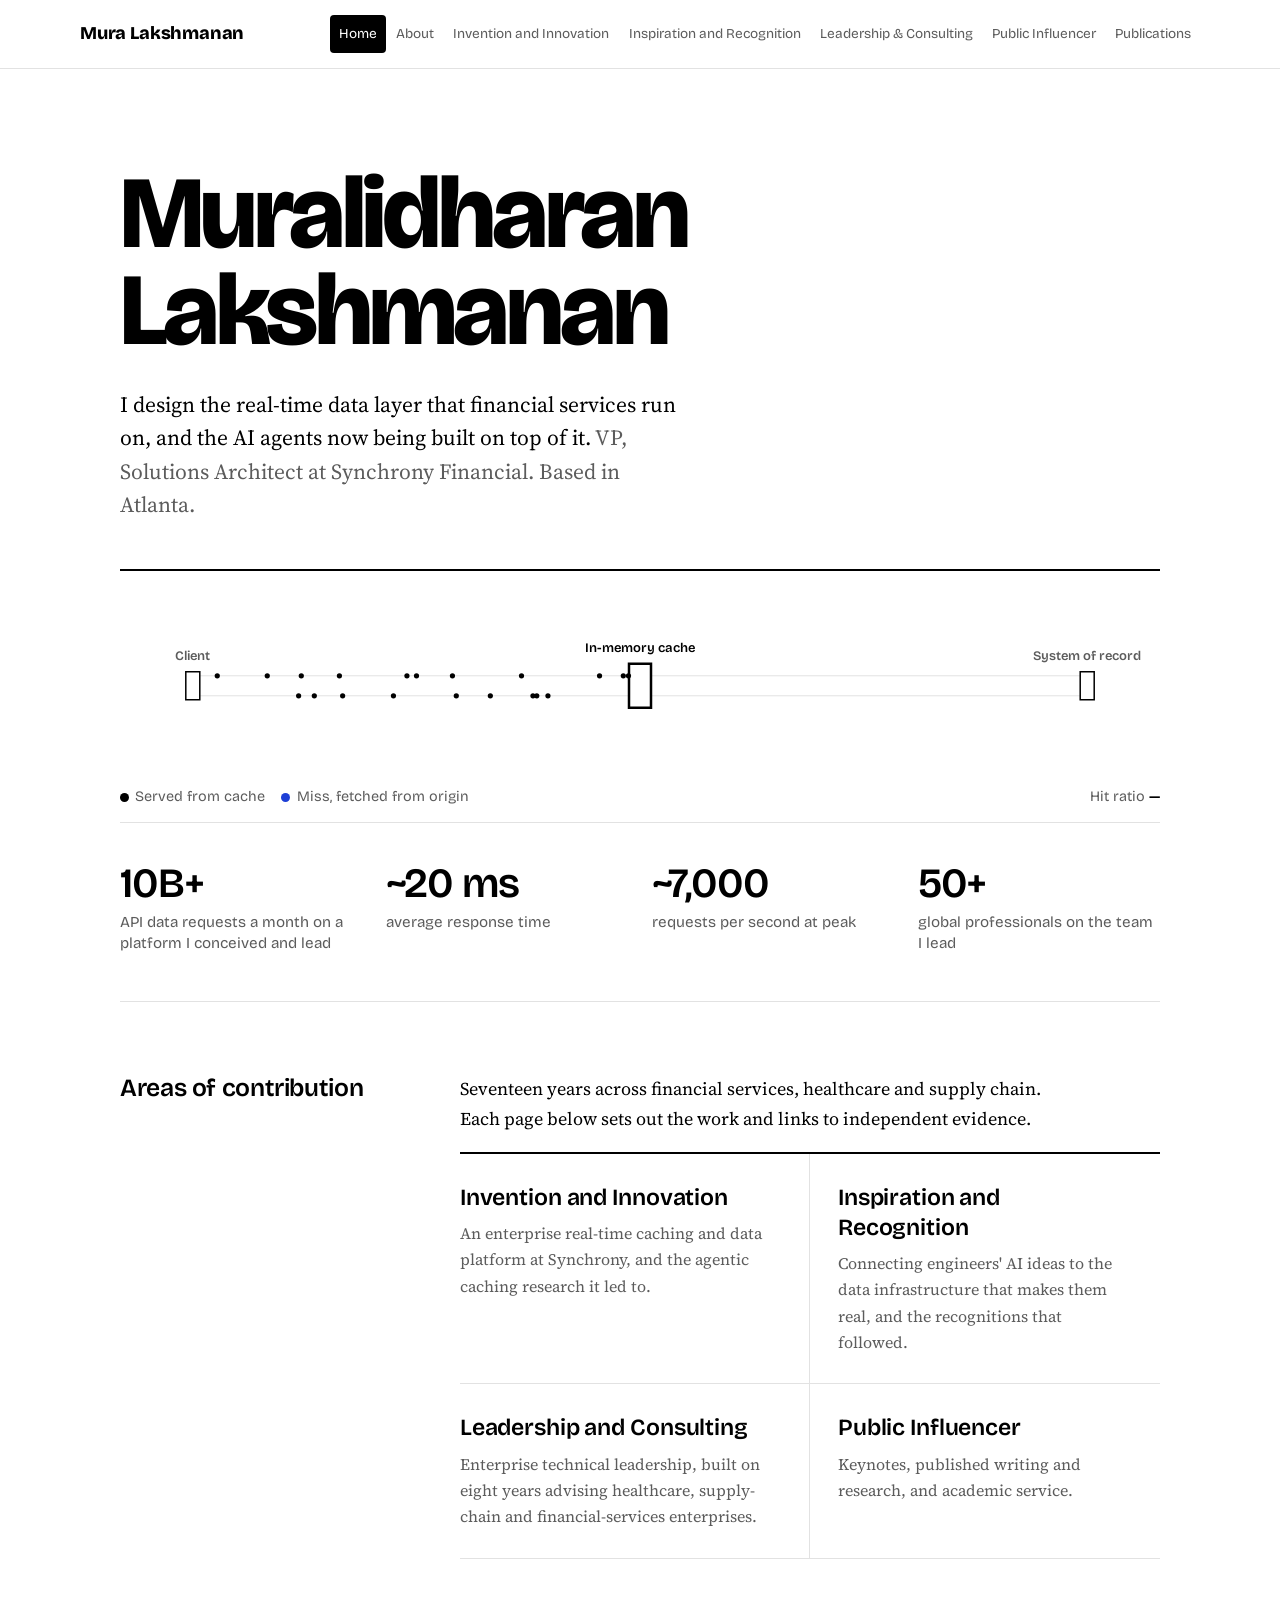
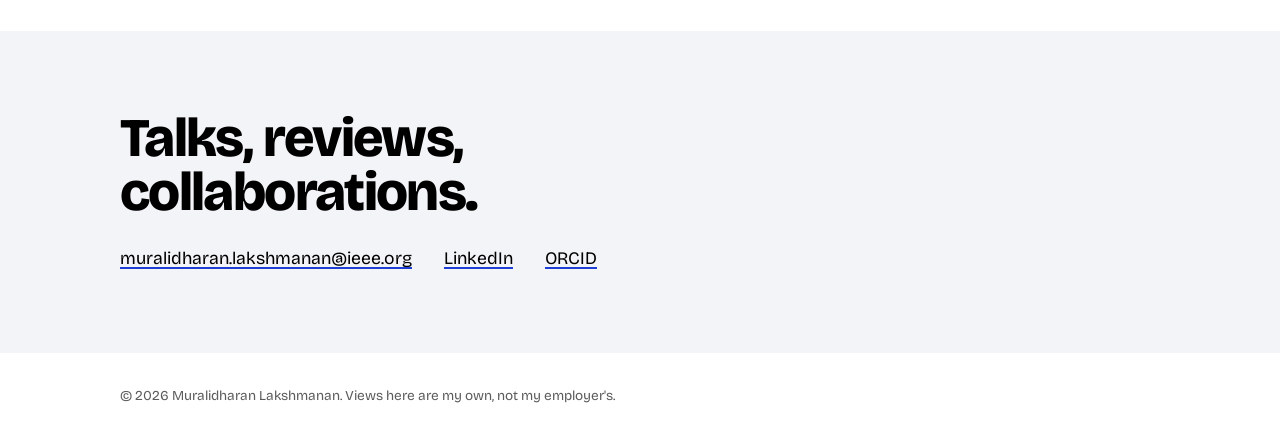
==== index.html @ 6041d954 "Add files via upload" ====
<!DOCTYPE html>
<html lang="en">
<head>
<meta charset="utf-8">
<meta name="viewport" content="width=device-width, initial-scale=1, viewport-fit=cover">
<title>Muralidharan Lakshmanan — Solutions Architect</title>
<meta name="description" content="Muralidharan (Mura) Lakshmanan — solutions architect working on real-time data platforms and agentic AI in financial services.">
<script src="config.js?v=20261014005141"></script>
<link rel="preconnect" href="https://fonts.googleapis.com"><link rel="preconnect" href="https://fonts.gstatic.com" crossorigin><link href="https://fonts.googleapis.com/css2?family=Bricolage+Grotesque:opsz,wght@12..96,400;12..96,600;12..96,800&family=Source+Serif+4:ital,opsz,wght@0,8..60,400;0,8..60,600;1,8..60,400&display=swap" rel="stylesheet">
<link rel="stylesheet" href="styles.css?v=20261014005141">
</head>
<body>
<div class="draft-note">Draft mode: dashed boxes and yellow tags mark photos and links still to add. Set DRAFT_MODE to false in config.js before going live.</div><header class="site-head"><div class="wrap"><a class="mark" href="index.html">Mura Lakshmanan</a><button class="menu-btn" aria-expanded="false" aria-controls="tabs">Menu</button><nav class="tabs" id="tabs" aria-label="Pages"><a href="index.html" data-tab="index" aria-current=page>Home</a><a href="about.html" data-tab="about">About</a><a href="invention-and-innovation.html" data-tab="invention-and-innovation">Invention and Innovation</a><a href="inspiration-and-recognition.html" data-tab="inspiration-and-recognition">Inspiration and Recognition</a><a href="consultancy.html" data-tab="consultancy">Leadership &amp; Consulting</a><a href="public-influencer.html" data-tab="public-influencer">Public Influencer</a><a href="publications.html" data-tab="publications">Publications</a></nav></div></header>
<main class="wrap">
<div class="hero">
  <h1>Muralidharan Lakshmanan</h1>
  <p class="lede">I design the real-time data layer that financial services run on, and the AI agents now being built on top of it. <span>VP, Solutions Architect at Synchrony Financial. Based in Atlanta.</span></p>
  <figure class="flow" aria-label="Animated illustration of requests served from an in-memory cache, with occasional misses going to the system of record">
    <canvas id="flow"></canvas>
    <figcaption><span><span class="key"><i class="dot"></i>Served from cache</span><span class="key"><i class="dot miss"></i>Miss, fetched from origin</span></span><span>Hit ratio <b id="ratio">—</b></span></figcaption>
  </figure>
  <div class="figures">
    <div><strong>10B+</strong><span>API data requests a month on a platform I conceived and lead</span></div>
    <div><strong>~20 ms</strong><span>average response time</span></div>
    <div><strong>~7,000</strong><span>requests per second at peak</span></div>
    <div><strong>50+</strong><span>global professionals on the team I lead</span></div>
  </div>
</div>
<section><h2>Areas of contribution</h2><div class="body">
  <p>Seventeen years across financial services, healthcare and supply chain. Each page below sets out the work and links to independent evidence.</p>
  <div class="areas">
    <a href="invention-and-innovation.html"><h3>Invention and Innovation</h3><p>An enterprise real-time caching and data platform at Synchrony, and the agentic caching research it led to.</p></a>
    <a href="inspiration-and-recognition.html"><h3>Inspiration and Recognition</h3><p>Connecting engineers' AI ideas to the data infrastructure that makes them real, and the recognitions that followed.</p></a>
    <a href="consultancy.html"><h3>Leadership and Consulting</h3><p>Enterprise technical leadership, built on eight years advising healthcare, supply-chain and financial-services enterprises.</p></a>
    <a href="public-influencer.html"><h3>Public Influencer</h3><p>Keynotes, published writing and research, and academic service.</p></a>
  </div>
</div></section>
</main>
<div class="contact" id="contact"><div class="wrap"><h2>Talks, reviews, collaborations.</h2><div class="links">
<a href="mailto:muralidharan.lakshmanan@ieee.org">muralidharan.lakshmanan@ieee.org</a><a href="https://www.linkedin.com/in/muralidharan-lakshmanan/">LinkedIn</a><a href="https://orcid.org/0009-0006-0592-5610">ORCID</a></div></div></div>
<div class="wrap"><footer>© 2026 Muralidharan Lakshmanan. Views here are my own, not my employer's.</footer></div>
<script src="site.js?v=20261014005141"></script>
</body>
</html>
---- styles.css ----
:root{
  --paper:#ffffff; --ink:#000000; --muted:#5c5c5c; --rule:#e2e2e2; --signal:#1d3fd6; --wash:#f3f4f7;
  --display:"Bricolage Grotesque","Helvetica Neue",Arial,sans-serif;
  --text:"Source Serif 4",Georgia,"Times New Roman",serif;
  box-sizing:border-box;
  padding-top:env(safe-area-inset-top,0px);padding-bottom:env(safe-area-inset-bottom,0px);
}
*,*::before,*::after{box-sizing:inherit}
html{scroll-padding-top:calc(env(safe-area-inset-top,0px) + 5rem);background:var(--paper)}
body{margin:0;background:var(--paper);color:var(--ink);font-family:var(--text);font-size:1.125rem;line-height:1.65;-webkit-font-smoothing:antialiased}
img{max-width:100%}
a{color:inherit;text-decoration-color:var(--signal);text-decoration-thickness:2px;text-underline-offset:3px}
a:hover{color:var(--signal)}
:focus-visible{outline:3px solid var(--signal);outline-offset:3px}
.wrap{max-width:1120px;margin:0 auto;padding:0 clamp(1.25rem,4vw,2.5rem)}

.site-head{position:sticky;top:env(safe-area-inset-top,0px);z-index:10;background:var(--paper);border-bottom:1px solid var(--rule)}
.site-head .wrap{max-width:1200px;display:flex;align-items:center;justify-content:space-between;gap:1.5rem;min-height:4.25rem}
.mark{font-family:var(--display);font-weight:800;text-decoration:none;letter-spacing:-.01em;white-space:nowrap}
.tabs{display:flex;gap:.1rem;overflow-x:auto;scrollbar-width:none;font-family:var(--display);font-size:.85rem;min-width:0}
.tabs::-webkit-scrollbar{display:none}
.tabs a{text-decoration:none;color:var(--muted);padding:.5rem .55rem;border-radius:4px;white-space:nowrap}
.tabs a:hover{color:var(--ink);background:var(--wash)}
.tabs a[aria-current="page"]{color:var(--paper);background:var(--ink)}
.menu-btn{display:none;font:600 .95rem var(--display);background:none;border:1.5px solid var(--ink);color:var(--ink);border-radius:4px;padding:.4rem .8rem;cursor:pointer;flex-shrink:0}
.site-head.compact .tabs{display:none}
.site-head.compact .menu-btn{display:block}
.site-head.compact.open .tabs{display:flex;position:absolute;left:0;right:0;top:100%;flex-direction:column;background:var(--paper);border-bottom:1px solid var(--rule);padding:.5rem clamp(1.25rem,4vw,2.5rem) 1rem}
.site-head.compact.open .tabs a{padding:.7rem .75rem}

.page-head{padding:clamp(2.5rem,7vw,5rem) 0 clamp(1.5rem,4vw,2.5rem);border-bottom:2px solid var(--ink)}
.page-head h1{font-family:var(--display);font-weight:800;font-size:clamp(2.4rem,7vw,5rem);line-height:.98;letter-spacing:-.035em;margin:0;max-width:14ch}
.page-head p{max-width:40rem;margin:1.25rem 0 0;font-size:clamp(1.1rem,1.8vw,1.3rem);color:var(--muted)}

.hero{padding:clamp(2.5rem,8vw,6rem) 0 2rem}
.hero h1{font-family:var(--display);font-weight:800;font-size:clamp(2.6rem,8.2vw,6.4rem);line-height:.95;letter-spacing:-.035em;margin:0;max-width:12ch}
.hero .lede{max-width:36rem;margin:1.75rem 0 0;font-size:clamp(1.15rem,2vw,1.35rem);line-height:1.55}
.hero .lede span{color:var(--muted)}
.flow{margin:3rem 0 0;border-top:2px solid var(--ink);border-bottom:1px solid var(--rule);padding:1rem 0 .75rem}
.flow canvas{display:block;width:100%;height:190px}
.flow figcaption{display:flex;justify-content:space-between;gap:1rem;flex-wrap:wrap;font-family:var(--display);font-size:.9rem;color:var(--muted);margin-top:.5rem}
.flow figcaption b{color:var(--ink);font-weight:600;font-variant-numeric:tabular-nums}
.key{display:inline-flex;align-items:center;gap:.4rem;margin-right:1rem}
.dot{width:9px;height:9px;border-radius:50%;background:var(--ink);display:inline-block}
.dot.miss{background:var(--signal)}
.figures{display:grid;grid-template-columns:repeat(4,1fr);gap:1.5rem;padding:2.5rem 0 1rem}
.figures div{font-family:var(--display)}
.figures strong{display:block;font-size:clamp(1.8rem,3.4vw,2.6rem);font-weight:600;letter-spacing:-.02em;line-height:1}
.figures span{display:block;color:var(--muted);font-size:.95rem;margin-top:.5rem;line-height:1.35}

.areas{display:grid;grid-template-columns:repeat(2,minmax(0,1fr));border-top:2px solid var(--ink);margin-top:1rem}
.areas a{display:block;text-decoration:none;padding:1.75rem 1.75rem 1.75rem 0;border-bottom:1px solid var(--rule)}
.areas a:nth-child(odd){border-right:1px solid var(--rule)}
.areas a:nth-child(even){padding-left:1.75rem}
.areas a h3{font-size:1.45rem;margin-bottom:.5rem}
.areas a p{margin:0;color:var(--muted);font-size:1rem}
.areas a:hover h3{color:var(--signal)}

section{display:grid;grid-template-columns:minmax(0,1fr) minmax(0,2.4fr);gap:2rem 3rem;padding:clamp(2.75rem,6vw,4.5rem) 0;border-top:1px solid var(--rule)}
.page-head + section{border-top:0}
.page-head + .fine + section{border-top:0}
section > h2{font-family:var(--display);font-weight:600;font-size:1.55rem;letter-spacing:-.015em;line-height:1.15;margin:0}
.body > p:first-child{margin-top:0}
.body p{max-width:38rem}
h3{font-family:var(--display);font-weight:600;font-size:1.2rem;margin:0 0 .35rem;letter-spacing:-.005em;line-height:1.3}

.pace{display:grid;grid-template-columns:repeat(2,minmax(0,1fr));margin-top:2rem;border-top:2px solid var(--ink)}
.pace div{padding:1.5rem 1.5rem 1.5rem 0;border-bottom:1px solid var(--rule)}
.pace div:nth-child(odd){border-right:1px solid var(--rule)}
.pace div:nth-child(even){padding-left:1.5rem}
.pace .letter{font-family:var(--display);font-weight:800;font-size:4.5rem;line-height:.85;letter-spacing:-.04em;display:block;margin-bottom:.75rem}
.pace p{margin:0;font-size:1rem;color:var(--muted)}

.entries{list-style:none;margin:0;padding:0}
.entries li{display:grid;grid-template-columns:7rem minmax(0,1fr);gap:1.5rem;padding:1.35rem 0;border-bottom:1px solid var(--rule)}
.entries li:first-child{padding-top:0}
.entries .when{font-family:var(--display);color:var(--muted);font-size:.95rem;font-variant-numeric:tabular-nums;padding-top:.15rem}
.entries p{margin:0;font-size:1rem;color:var(--muted)}
.entries p + p{margin-top:.4rem}
.status{font-family:var(--display);font-size:.8rem;border:1px solid var(--rule);border-radius:3px;padding:.05rem .4rem;margin-left:.4rem;color:var(--muted);white-space:nowrap;vertical-align:.15em}
.ev{font-family:var(--display);font-size:.9rem;font-weight:600;display:inline-block;margin-top:.5rem}

.systems{display:grid;gap:2.25rem}
.systems p{margin:.25rem 0 0}
.cols{display:grid;grid-template-columns:1fr 1fr;gap:2rem 3rem}
.cols ul,.body ul.plain{margin:.5rem 0 0;padding-left:1.1rem}
.cols li,.body ul.plain li{margin:.35rem 0;font-size:1rem}
.venues{columns:2;column-gap:2.5rem;font-size:.98rem;color:var(--muted);margin:1rem 0 0;padding:0;list-style:none}
.venues li{break-inside:avoid;padding:.2rem 0}

.contact{background:var(--wash)}
.contact .wrap{padding-top:clamp(3rem,7vw,5rem);padding-bottom:clamp(3rem,7vw,5rem)}
.contact h2{font-family:var(--display);font-weight:800;font-size:clamp(2rem,5vw,3.4rem);letter-spacing:-.03em;line-height:1;margin:0 0 1.5rem;max-width:16ch}
.links{display:flex;flex-wrap:wrap;gap:.75rem 2rem;font-family:var(--display);font-size:1.1rem}
footer{font-family:var(--display);font-size:.85rem;color:var(--muted);padding:2rem 0}

@media (max-width:640px){
  .menu-btn{display:block}
  .tabs{display:none;position:absolute;left:0;right:0;top:100%;flex-direction:column;background:var(--paper);border-bottom:1px solid var(--rule);padding:.5rem clamp(1.25rem,4vw,2.5rem) 1rem}
  .site-head.open .tabs{display:flex}
  .tabs a{padding:.7rem .75rem}
}
@media (max-width:820px){
  section{grid-template-columns:1fr;gap:1.25rem}
  .figures{grid-template-columns:repeat(2,1fr)}
  .cols{grid-template-columns:1fr}
}
@media (max-width:600px){
  .pace,.areas{grid-template-columns:1fr}
  .pace div,.pace div:nth-child(odd),.pace div:nth-child(even),.areas a,.areas a:nth-child(odd),.areas a:nth-child(even){padding:1.25rem 0;border-right:0}
  .entries li{grid-template-columns:1fr;gap:.25rem}
  .flow canvas{height:150px}
  .venues{columns:1}
}
@media (prefers-reduced-motion:reduce){*{scroll-behavior:auto!important}}

/* v2 additions */
.stats{display:grid;grid-template-columns:repeat(3,1fr);gap:1.75rem 1.5rem;padding:2rem 0 2.5rem;border-bottom:1px solid var(--rule)}
.stats div{font-family:var(--display)}
.stats strong{display:block;font-size:clamp(1.7rem,3.2vw,2.4rem);font-weight:600;letter-spacing:-.02em;line-height:1}
.stats span{display:block;color:var(--muted);font-size:.95rem;margin-top:.45rem;line-height:1.35}
.cards{display:grid;grid-template-columns:repeat(2,minmax(0,1fr));gap:2rem 1.75rem}
.cards.three{grid-template-columns:repeat(3,minmax(0,1fr))}
.card h3{margin-top:.9rem}
.card .ev{margin-right:1.1rem}
.card p{margin:.25rem 0 0;font-size:1rem}
.card .meta{font-family:var(--display);font-size:.9rem;color:var(--muted);margin-top:.1rem}
.ph{margin:0;aspect-ratio:4/3;background:var(--wash);border-radius:4px;overflow:hidden;position:relative}
.ph img{width:100%;height:100%;object-fit:contain;display:block}
.ph.cover img{object-fit:cover}
.ph.logo{padding:2rem}
.ph .slot{display:none}
.ph.empty img{display:none}
.ph.empty{border:1.5px dashed var(--muted);background:transparent;display:flex;align-items:center;justify-content:center;text-align:center;padding:1rem}
.ph.empty .slot{display:block;font-family:var(--display);font-size:.85rem;color:var(--muted);line-height:1.4}
.ph.empty .slot b{display:block;color:var(--ink);font-weight:600;margin-bottom:.25rem}
html:not(.draft) .ph.empty{display:none}
.portrait{max-width:320px;aspect-ratio:4/5}
.caps{list-style:none;margin:0;padding:0;display:grid;grid-template-columns:repeat(2,minmax(0,1fr));gap:0 2rem;border-top:2px solid var(--ink)}
.caps li{padding:1rem 0;border-bottom:1px solid var(--rule);font-size:1rem}
.callout{border:2px solid var(--ink);padding:1.5rem 1.75rem;border-radius:4px}
.callout h3{margin-bottom:.75rem}
.callout ul{margin:0;padding-left:1.1rem}
.callout li{margin:.4rem 0;font-size:1rem}
.fine{font-size:.9rem;color:var(--muted)}
sup a{text-decoration:none;font-family:var(--display);font-size:.75rem;color:var(--signal);margin-left:.1rem}
.todo{display:none}
html.draft .todo{display:inline-block;font-family:var(--display);font-size:.78rem;font-weight:600;color:#8a5a00;background:#fff3d6;border:1px solid #f0d08a;border-radius:3px;padding:.05rem .45rem;margin:.35rem .35rem 0 0;line-height:1.5}
html.draft li.todo,html.draft p.todo{display:block}
.refs{margin:0;padding-left:1.6rem;font-size:.95rem}
.refs li{margin:.55rem 0;padding-left:.25rem;word-break:break-word}
.refs li:target{background:var(--wash)}
.refs a{color:var(--muted)}
.refs .t{color:var(--ink)}
.draft-note{display:none}
html.draft .draft-note{display:block;font-family:var(--display);font-size:.85rem;background:#fff3d6;color:#6b4600;text-align:center;padding:.5rem 1rem}
.gallery{display:grid;grid-template-columns:repeat(3,minmax(0,1fr));gap:1rem;margin-top:1.25rem}
@media (max-width:820px){.cards.three{grid-template-columns:repeat(2,minmax(0,1fr))}.stats{grid-template-columns:repeat(2,1fr)}}
@media (max-width:600px){.cards,.cards.three,.caps{grid-template-columns:1fr}.gallery{grid-template-columns:repeat(2,1fr)}}

section.wide{grid-template-columns:1fr;gap:1.25rem}
.papers{list-style:none;margin:0;padding:0;border-top:2px solid var(--ink)}
.paper{display:grid;grid-template-columns:minmax(0,5fr) minmax(0,7fr);gap:2rem 2.5rem;padding:2.25rem 0;border-bottom:1px solid var(--rule);align-items:start}
.paper h3{font-size:1.3rem;margin:0 0 .5rem}
.paper .meta{font-family:var(--display);font-size:.95rem;color:var(--muted)}
.paper p{margin:.75rem 0 0;font-size:1.02rem;max-width:36rem}
.paper .plinks{display:flex;flex-wrap:wrap;gap:.5rem 1.5rem;margin-top:1rem;font-family:var(--display);font-size:.95rem;font-weight:600}
html:not(.draft) .paper .ph.empty{display:none}
html:not(.draft) .paper:has(.ph.empty){grid-template-columns:1fr}
@media (max-width:760px){.paper{grid-template-columns:1fr;gap:1.25rem}}

.carousel{position:relative}
.carousel .ph{display:none}
.carousel .ph.on{display:block}
.carousel .ph.on.empty{display:flex}
.cnav{display:flex;align-items:center;justify-content:space-between;margin-top:.6rem;font-family:var(--display);font-size:.85rem;color:var(--muted)}
.cnav button{font:600 1rem var(--display);width:2.25rem;height:2.25rem;border-radius:50%;border:1.5px solid var(--ink);background:var(--paper);color:var(--ink);cursor:pointer;line-height:1}
.cnav button:hover{background:var(--ink);color:var(--paper)}
.cnav .cap{flex:1;text-align:center;padding:0 .5rem}
.carousel.single .cnav{display:none}
html:not(.draft) .carousel.none{display:none}

.flow2{margin:0;border-top:2px solid var(--ink);border-bottom:1px solid var(--rule);padding:1rem 0 1rem}
.flow2 canvas{display:block;width:100%;height:230px}
.modes{display:inline-flex;border:1.5px solid var(--ink);border-radius:4px;overflow:hidden;font-family:var(--display)}
.modes button{font:600 .95rem var(--display);padding:.5rem 1rem;background:var(--paper);color:var(--ink);border:0;cursor:pointer}
.modes button+button{border-left:1.5px solid var(--ink)}
.modes button[aria-pressed="true"]{background:var(--ink);color:var(--paper)}
.f2-top{display:flex;justify-content:space-between;align-items:center;gap:1rem;flex-wrap:wrap;margin-bottom:.75rem}
.f2-legend{font-family:var(--display);font-size:.88rem;color:var(--muted);display:flex;flex-wrap:wrap;gap:.25rem 1rem}
.dot.warm{background:var(--muted)}
.f2-stats{display:grid;grid-template-columns:repeat(3,1fr);gap:1rem;margin-top:.75rem;font-family:var(--display)}
.f2-stats b{display:block;font-size:1.5rem;font-weight:600;font-variant-numeric:tabular-nums;letter-spacing:-.01em}
.f2-stats span{font-size:.88rem;color:var(--muted)}
#f2-note{margin:1rem 0 0;font-size:1rem;max-width:44rem}
@media (max-width:600px){.flow2 canvas{height:190px}.f2-stats b{font-size:1.2rem}}
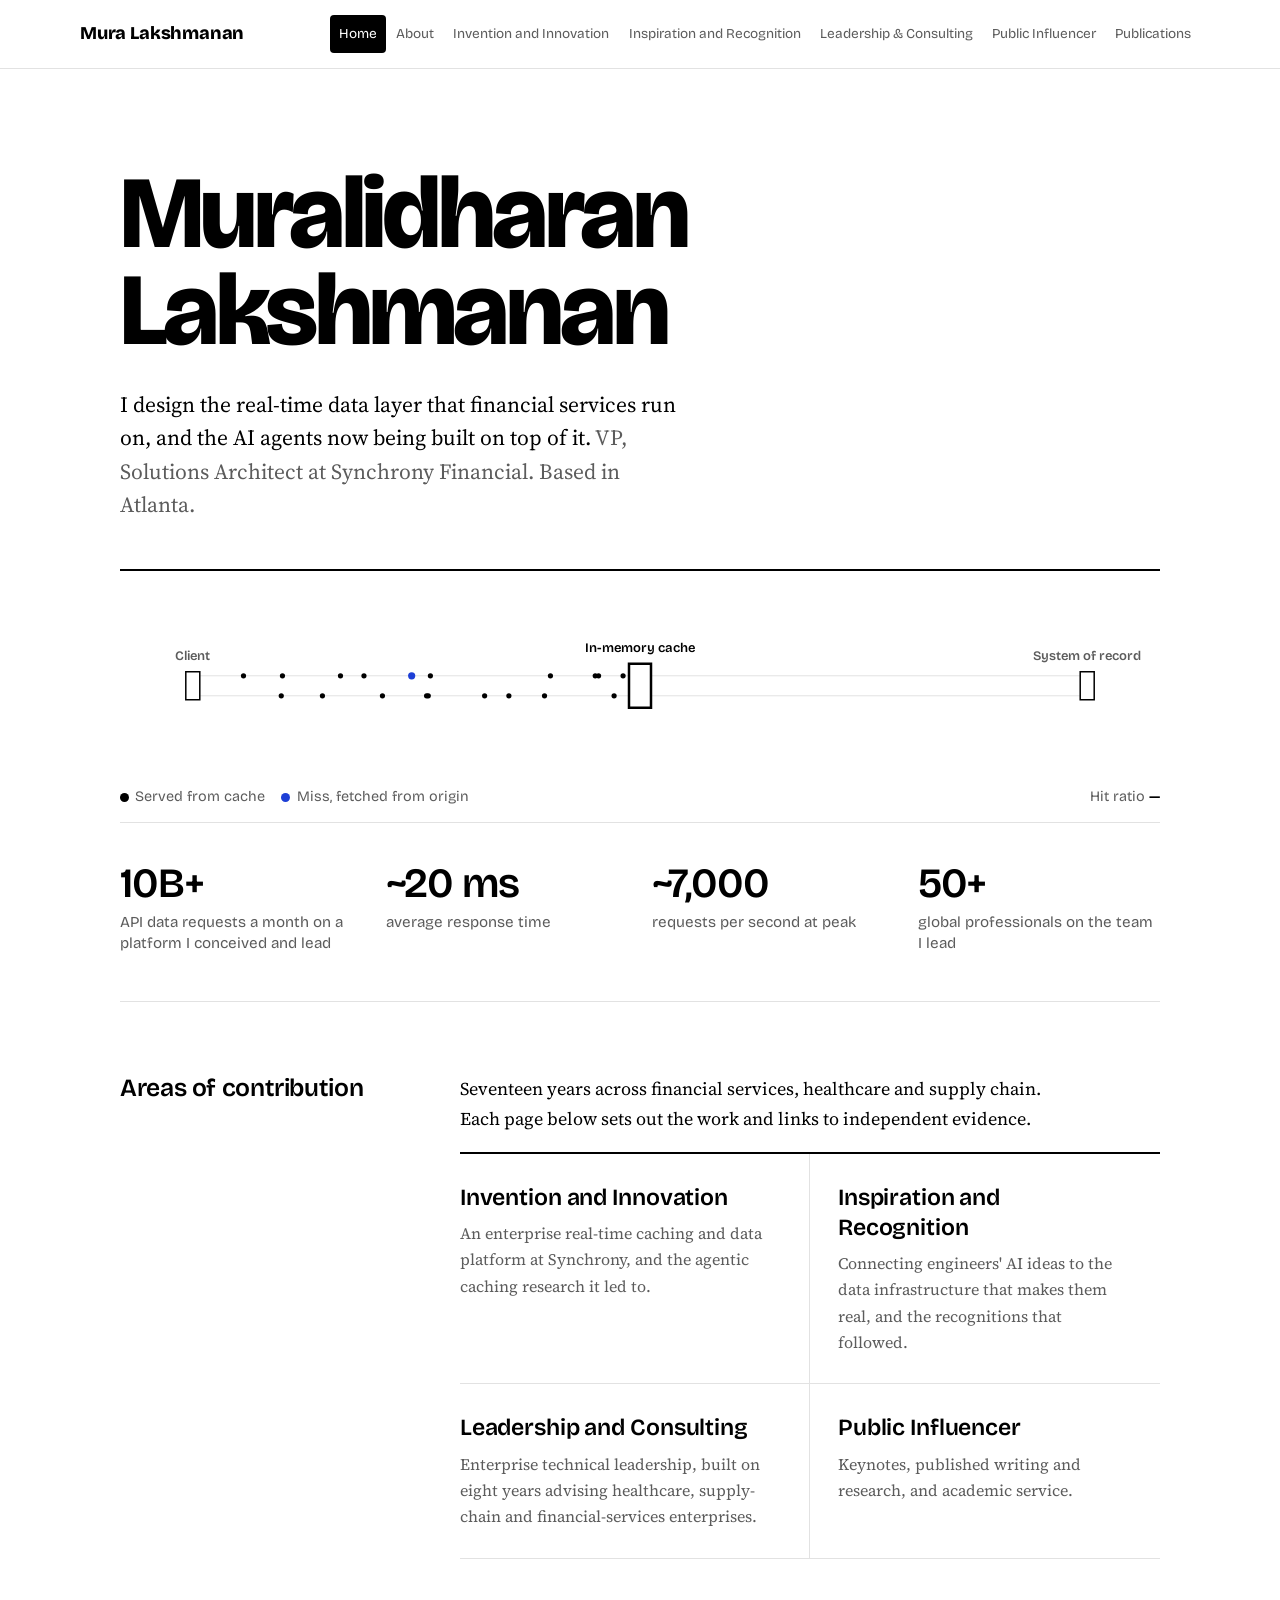
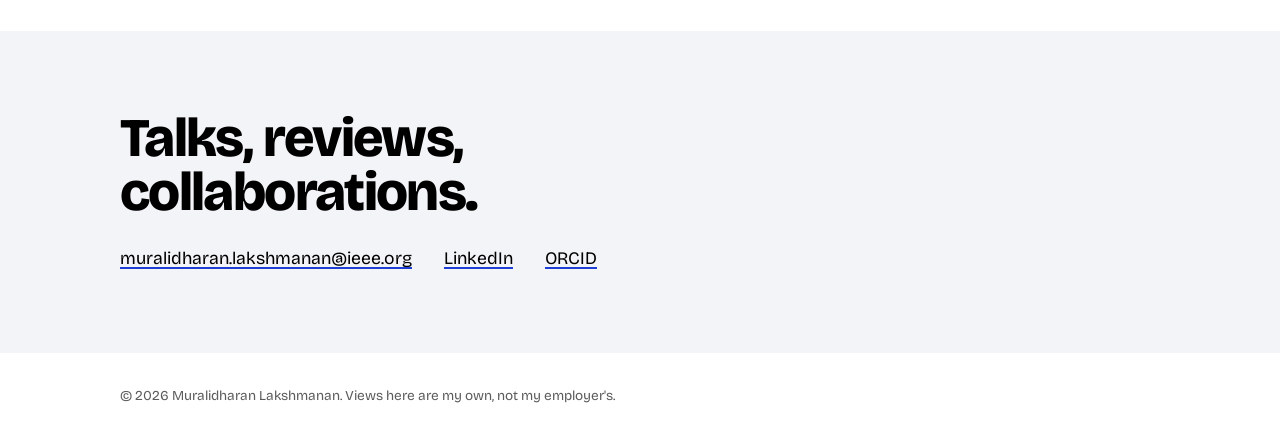
==== commit 2580ddcf: "Add files via upload" ====
--- a/index.html
+++ b/index.html
@@ -5,9 +5,9 @@
 <meta name="viewport" content="width=device-width, initial-scale=1, viewport-fit=cover">
 <title>Muralidharan Lakshmanan — Solutions Architect</title>
 <meta name="description" content="Muralidharan (Mura) Lakshmanan — solutions architect working on real-time data platforms and agentic AI in financial services.">
-<script src="config.js?v=20261014005141"></script>
+<script src="config.js?v=20261014011952"></script>
 <link rel="preconnect" href="https://fonts.googleapis.com"><link rel="preconnect" href="https://fonts.gstatic.com" crossorigin><link href="https://fonts.googleapis.com/css2?family=Bricolage+Grotesque:opsz,wght@12..96,400;12..96,600;12..96,800&family=Source+Serif+4:ital,opsz,wght@0,8..60,400;0,8..60,600;1,8..60,400&display=swap" rel="stylesheet">
-<link rel="stylesheet" href="styles.css?v=20261014005141">
+<link rel="stylesheet" href="styles.css?v=20261014011952">
 </head>
 <body>
 <div class="draft-note">Draft mode: dashed boxes and yellow tags mark photos and links still to add. Set DRAFT_MODE to false in config.js before going live.</div><header class="site-head"><div class="wrap"><a class="mark" href="index.html">Mura Lakshmanan</a><button class="menu-btn" aria-expanded="false" aria-controls="tabs">Menu</button><nav class="tabs" id="tabs" aria-label="Pages"><a href="index.html" data-tab="index" aria-current=page>Home</a><a href="about.html" data-tab="about">About</a><a href="invention-and-innovation.html" data-tab="invention-and-innovation">Invention and Innovation</a><a href="inspiration-and-recognition.html" data-tab="inspiration-and-recognition">Inspiration and Recognition</a><a href="consultancy.html" data-tab="consultancy">Leadership &amp; Consulting</a><a href="public-influencer.html" data-tab="public-influencer">Public Influencer</a><a href="publications.html" data-tab="publications">Publications</a></nav></div></header>
@@ -39,6 +39,6 @@
 <div class="contact" id="contact"><div class="wrap"><h2>Talks, reviews, collaborations.</h2><div class="links">
 <a href="mailto:muralidharan.lakshmanan@ieee.org">muralidharan.lakshmanan@ieee.org</a><a href="https://www.linkedin.com/in/muralidharan-lakshmanan/">LinkedIn</a><a href="https://orcid.org/0009-0006-0592-5610">ORCID</a></div></div></div>
 <div class="wrap"><footer>© 2026 Muralidharan Lakshmanan. Views here are my own, not my employer's.</footer></div>
-<script src="site.js?v=20261014005141"></script>
+<script src="site.js?v=20261014011952"></script>
 </body>
 </html>
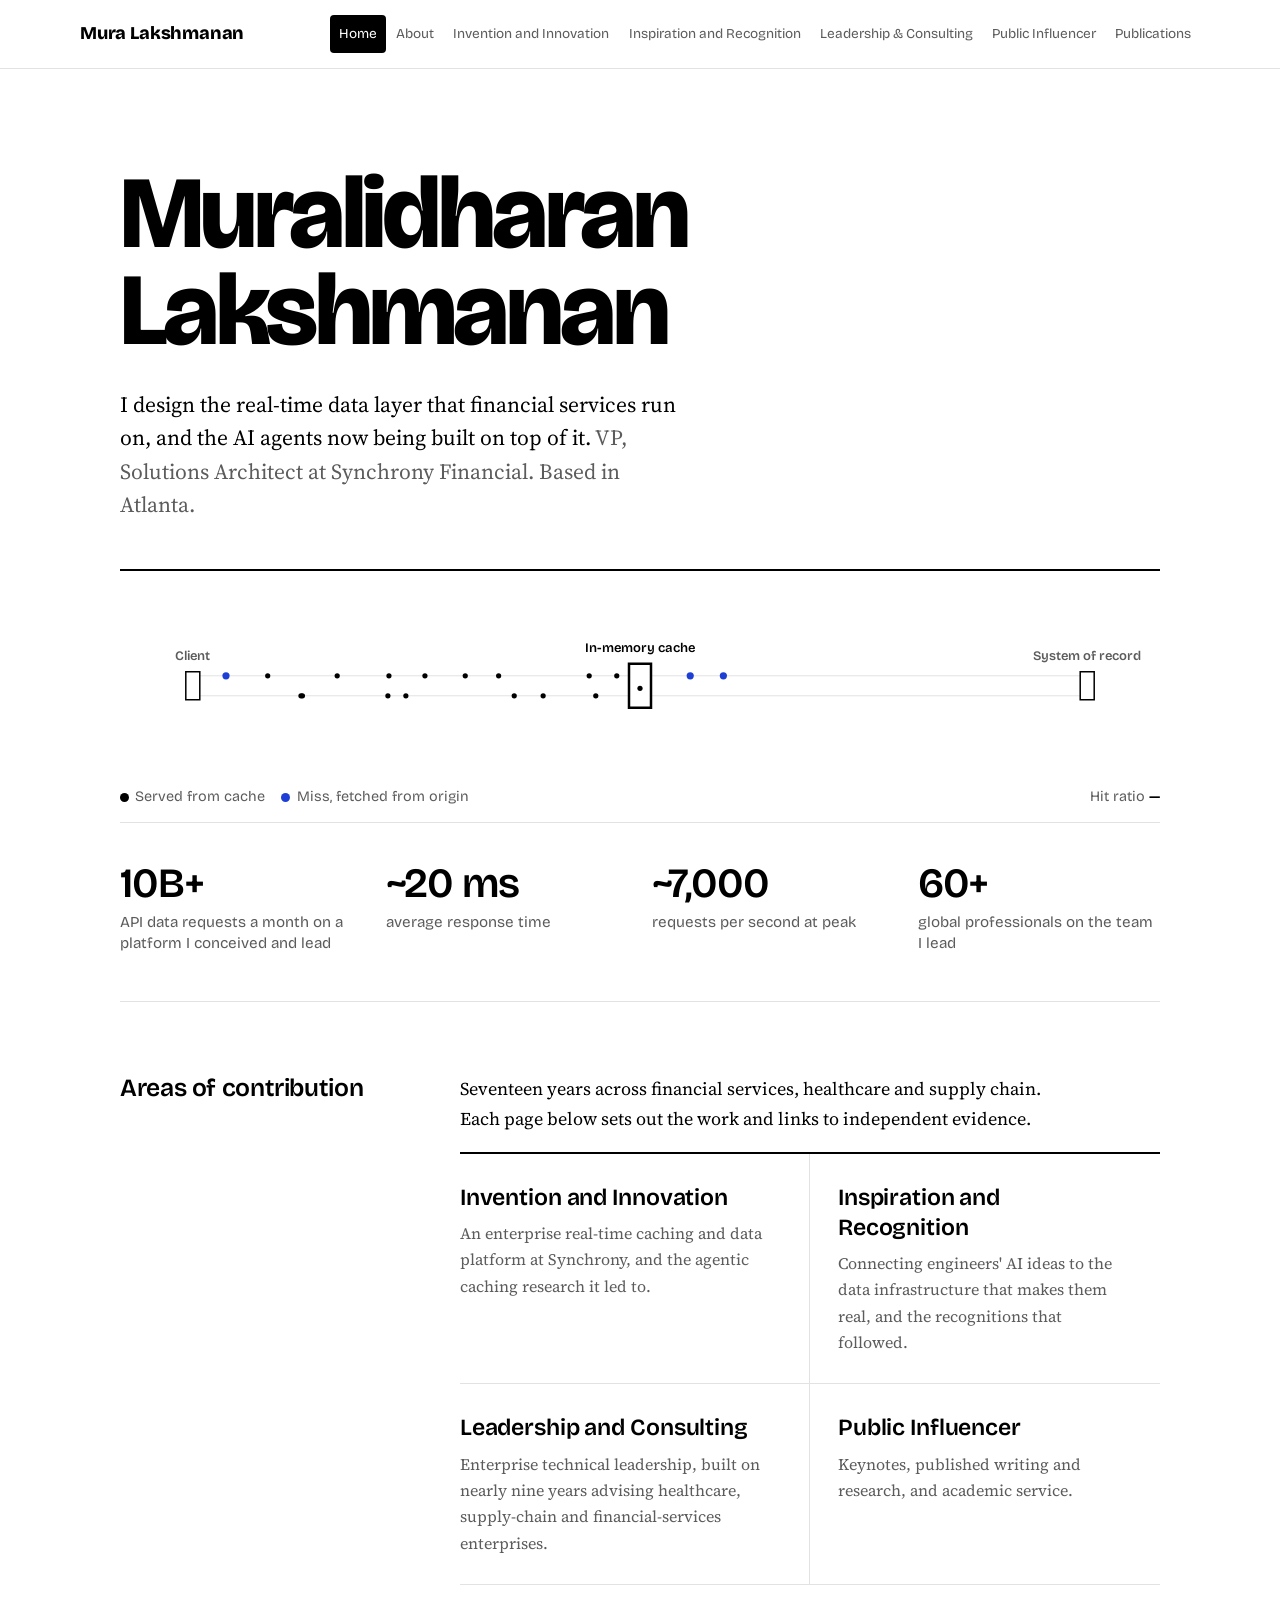
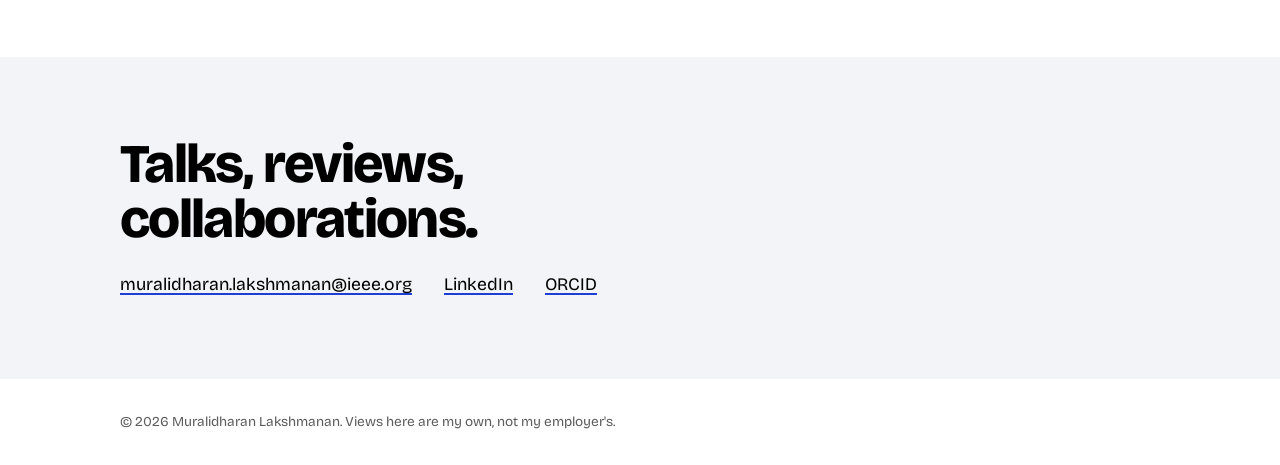
==== commit 78645ada: "Add files via upload" ====
--- a/index.html
+++ b/index.html
@@ -5,9 +5,9 @@
 <meta name="viewport" content="width=device-width, initial-scale=1, viewport-fit=cover">
 <title>Muralidharan Lakshmanan — Solutions Architect</title>
 <meta name="description" content="Muralidharan (Mura) Lakshmanan — solutions architect working on real-time data platforms and agentic AI in financial services.">
-<script src="config.js?v=20261014011952"></script>
+<script src="config.js?v=20261014012804"></script>
 <link rel="preconnect" href="https://fonts.googleapis.com"><link rel="preconnect" href="https://fonts.gstatic.com" crossorigin><link href="https://fonts.googleapis.com/css2?family=Bricolage+Grotesque:opsz,wght@12..96,400;12..96,600;12..96,800&family=Source+Serif+4:ital,opsz,wght@0,8..60,400;0,8..60,600;1,8..60,400&display=swap" rel="stylesheet">
-<link rel="stylesheet" href="styles.css?v=20261014011952">
+<link rel="stylesheet" href="styles.css?v=20261014012804">
 </head>
 <body>
 <div class="draft-note">Draft mode: dashed boxes and yellow tags mark photos and links still to add. Set DRAFT_MODE to false in config.js before going live.</div><header class="site-head"><div class="wrap"><a class="mark" href="index.html">Mura Lakshmanan</a><button class="menu-btn" aria-expanded="false" aria-controls="tabs">Menu</button><nav class="tabs" id="tabs" aria-label="Pages"><a href="index.html" data-tab="index" aria-current=page>Home</a><a href="about.html" data-tab="about">About</a><a href="invention-and-innovation.html" data-tab="invention-and-innovation">Invention and Innovation</a><a href="inspiration-and-recognition.html" data-tab="inspiration-and-recognition">Inspiration and Recognition</a><a href="consultancy.html" data-tab="consultancy">Leadership &amp; Consulting</a><a href="public-influencer.html" data-tab="public-influencer">Public Influencer</a><a href="publications.html" data-tab="publications">Publications</a></nav></div></header>
@@ -23,7 +23,7 @@
     <div><strong>10B+</strong><span>API data requests a month on a platform I conceived and lead</span></div>
     <div><strong>~20 ms</strong><span>average response time</span></div>
     <div><strong>~7,000</strong><span>requests per second at peak</span></div>
-    <div><strong>50+</strong><span>global professionals on the team I lead</span></div>
+    <div><strong>60+</strong><span>global professionals on the team I lead</span></div>
   </div>
 </div>
 <section><h2>Areas of contribution</h2><div class="body">
@@ -31,7 +31,7 @@
   <div class="areas">
     <a href="invention-and-innovation.html"><h3>Invention and Innovation</h3><p>An enterprise real-time caching and data platform at Synchrony, and the agentic caching research it led to.</p></a>
     <a href="inspiration-and-recognition.html"><h3>Inspiration and Recognition</h3><p>Connecting engineers' AI ideas to the data infrastructure that makes them real, and the recognitions that followed.</p></a>
-    <a href="consultancy.html"><h3>Leadership and Consulting</h3><p>Enterprise technical leadership, built on eight years advising healthcare, supply-chain and financial-services enterprises.</p></a>
+    <a href="consultancy.html"><h3>Leadership and Consulting</h3><p>Enterprise technical leadership, built on nearly nine years advising healthcare, supply-chain and financial-services enterprises.</p></a>
     <a href="public-influencer.html"><h3>Public Influencer</h3><p>Keynotes, published writing and research, and academic service.</p></a>
   </div>
 </div></section>
@@ -39,6 +39,6 @@
 <div class="contact" id="contact"><div class="wrap"><h2>Talks, reviews, collaborations.</h2><div class="links">
 <a href="mailto:muralidharan.lakshmanan@ieee.org">muralidharan.lakshmanan@ieee.org</a><a href="https://www.linkedin.com/in/muralidharan-lakshmanan/">LinkedIn</a><a href="https://orcid.org/0009-0006-0592-5610">ORCID</a></div></div></div>
 <div class="wrap"><footer>© 2026 Muralidharan Lakshmanan. Views here are my own, not my employer's.</footer></div>
-<script src="site.js?v=20261014011952"></script>
+<script src="site.js?v=20261014012804"></script>
 </body>
 </html>
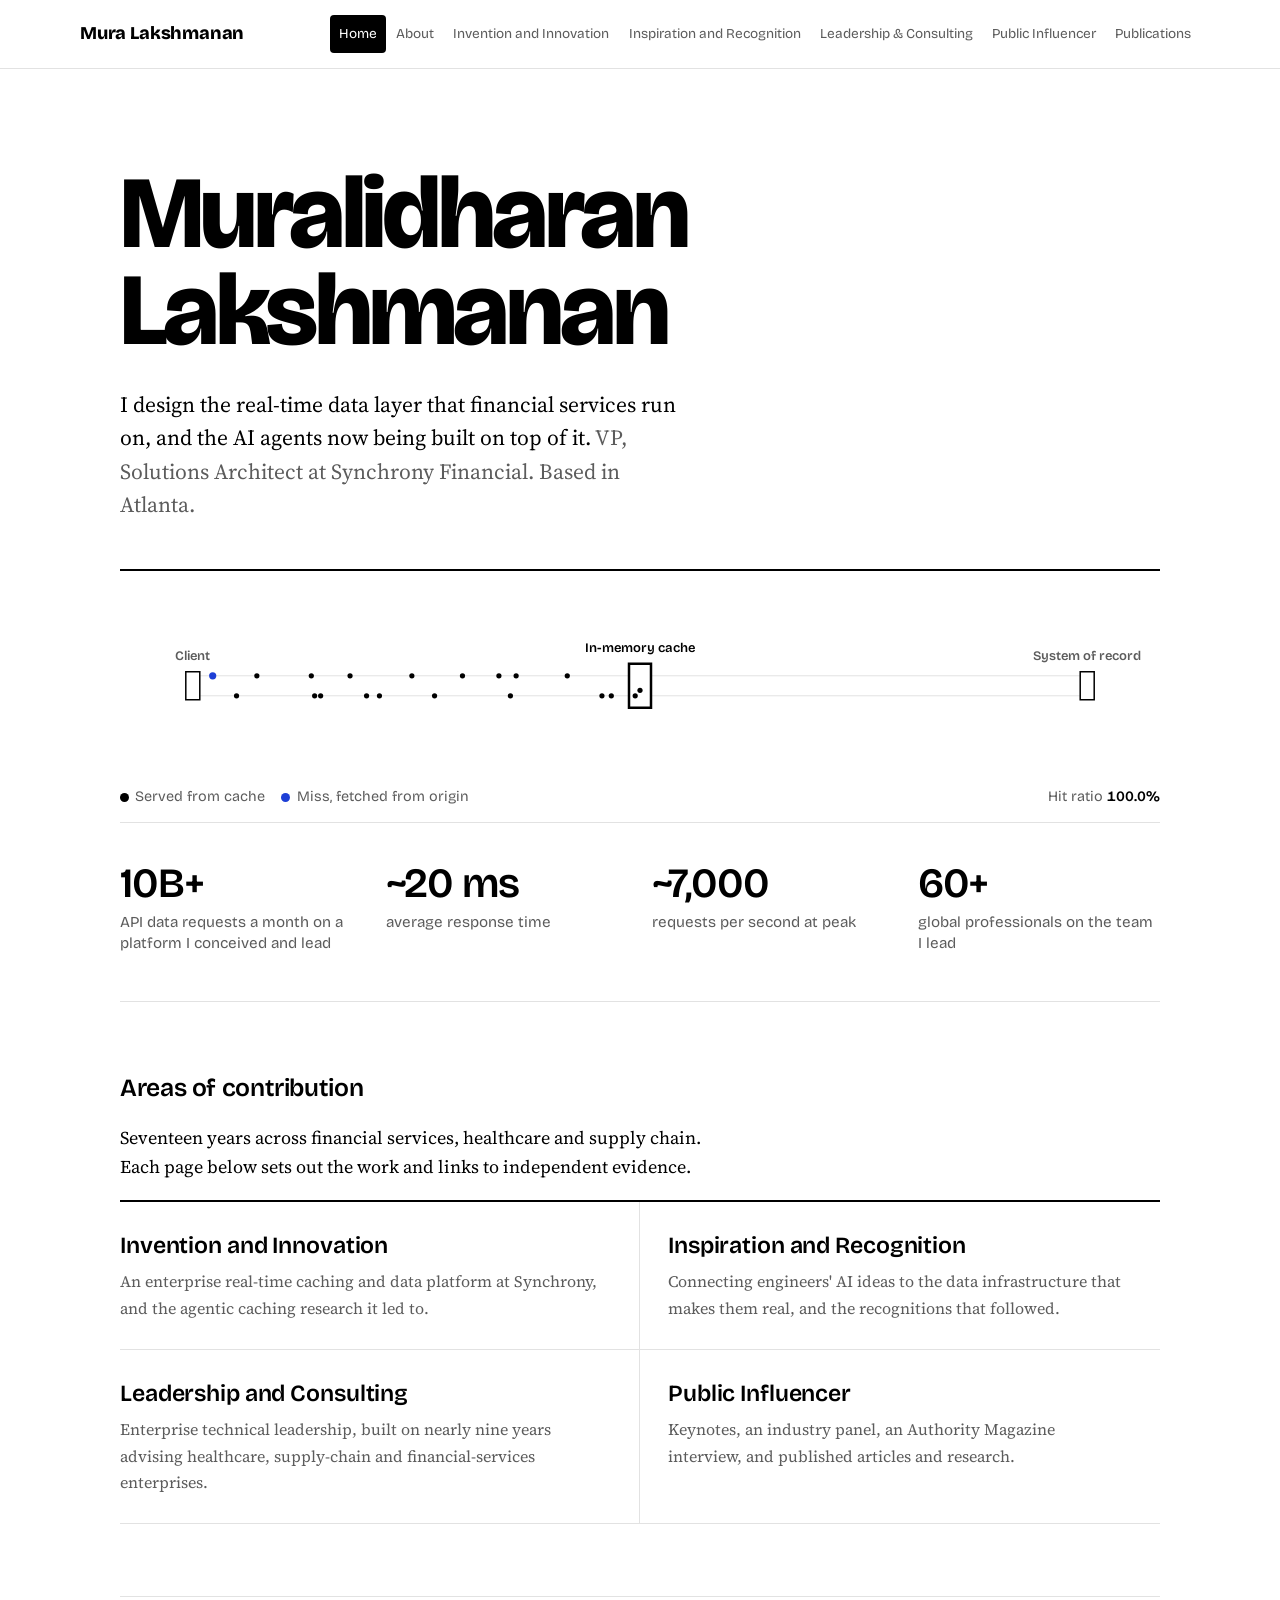
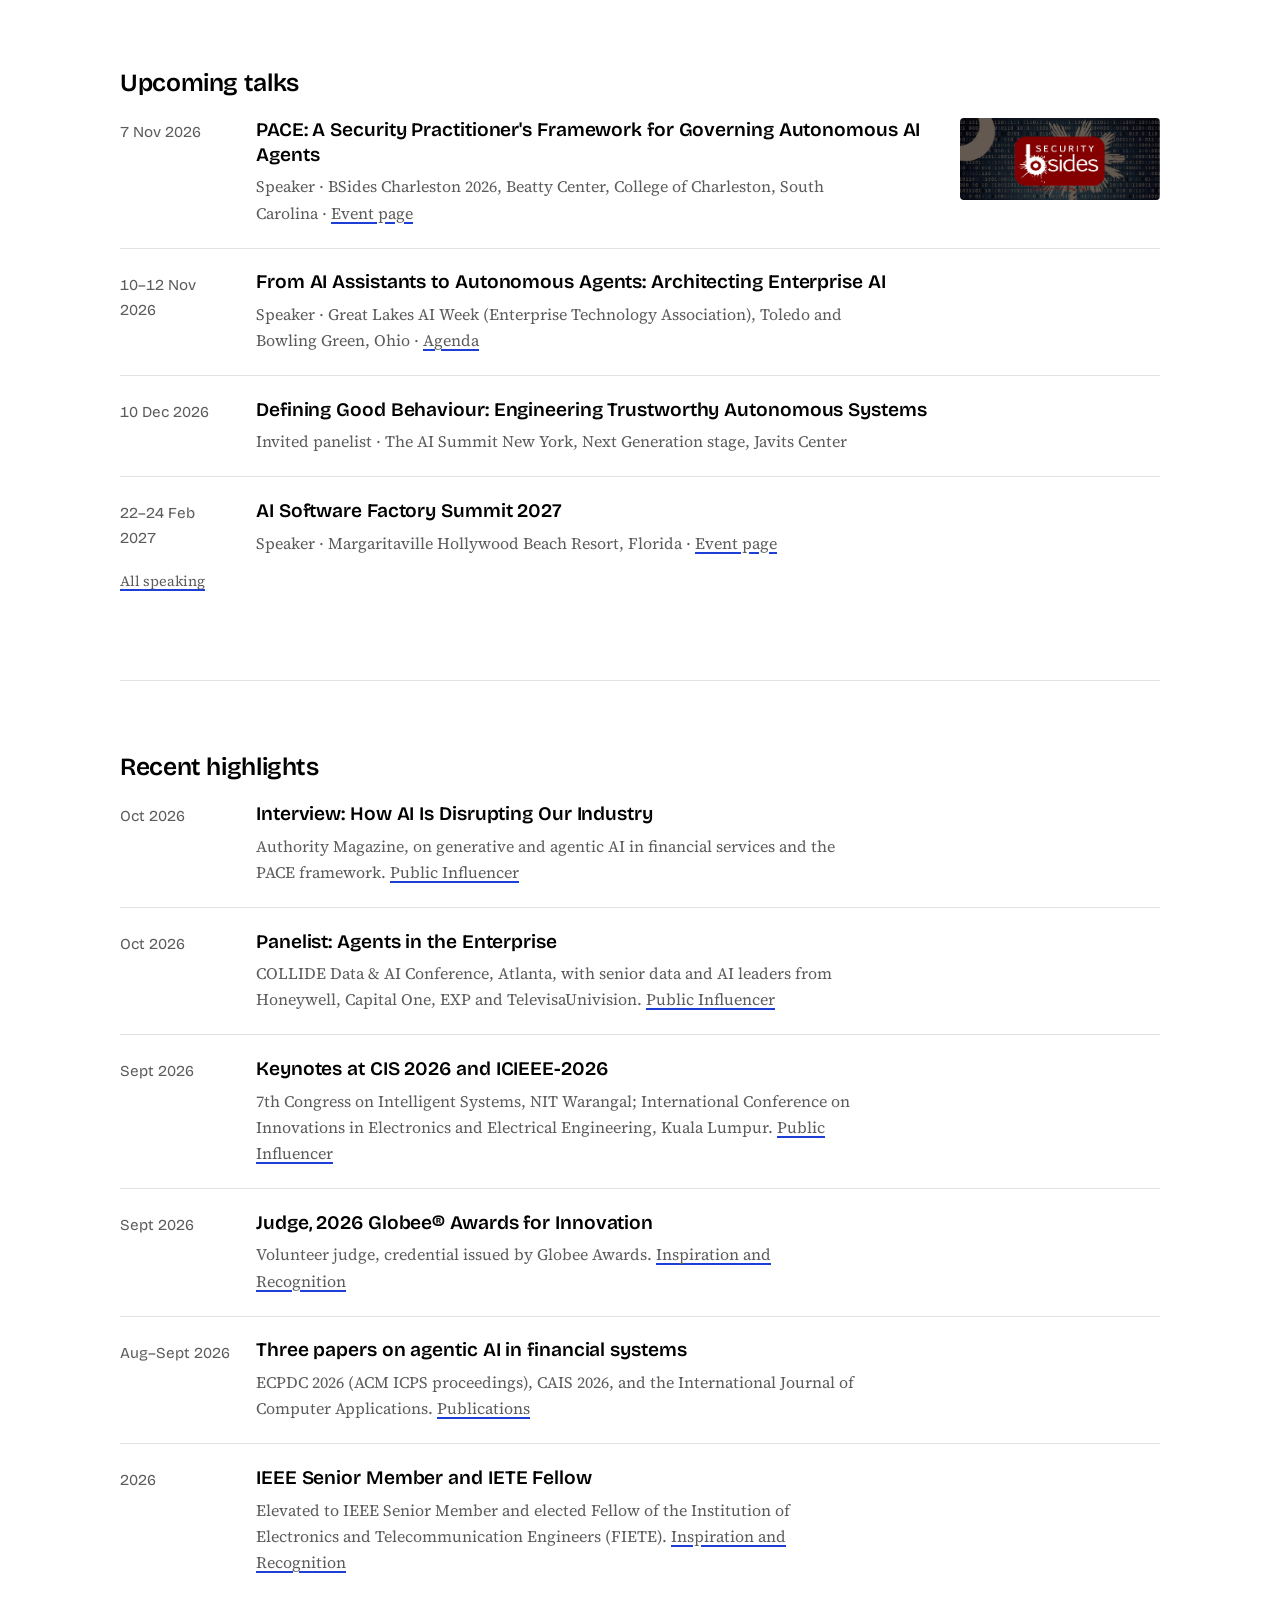
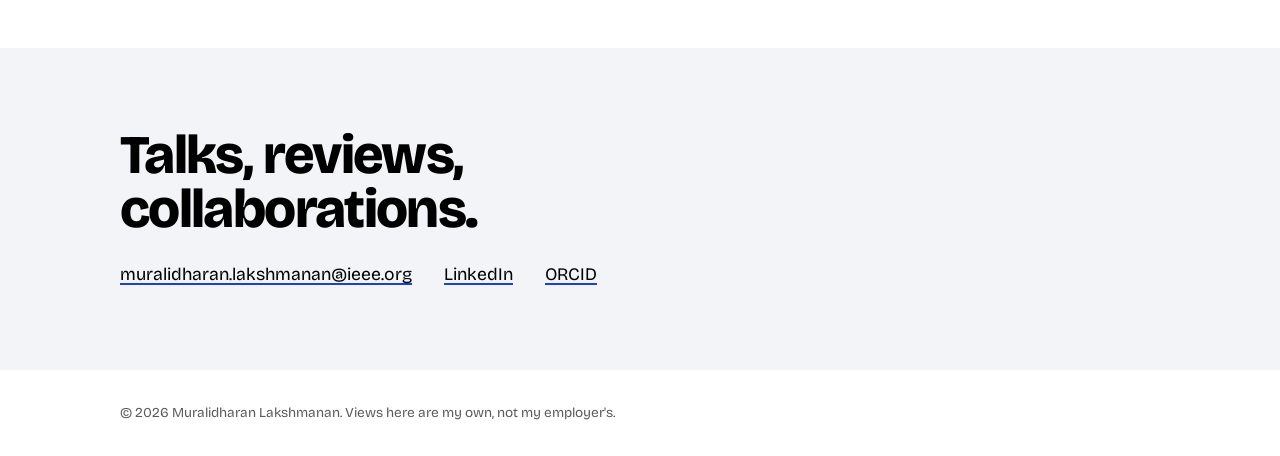
==== commit 2e938eda: "Add files via upload" ====
--- a/index.html
+++ b/index.html
@@ -5,9 +5,9 @@
 <meta name="viewport" content="width=device-width, initial-scale=1, viewport-fit=cover">
 <title>Muralidharan Lakshmanan — Solutions Architect</title>
 <meta name="description" content="Muralidharan (Mura) Lakshmanan — solutions architect working on real-time data platforms and agentic AI in financial services.">
-<script src="config.js?v=20261014012804"></script>
+<script src="config.js?v=20261031165636"></script>
 <link rel="preconnect" href="https://fonts.googleapis.com"><link rel="preconnect" href="https://fonts.gstatic.com" crossorigin><link href="https://fonts.googleapis.com/css2?family=Bricolage+Grotesque:opsz,wght@12..96,400;12..96,600;12..96,800&family=Source+Serif+4:ital,opsz,wght@0,8..60,400;0,8..60,600;1,8..60,400&display=swap" rel="stylesheet">
-<link rel="stylesheet" href="styles.css?v=20261014012804">
+<link rel="stylesheet" href="styles.css?v=20261031165636">
 </head>
 <body>
 <div class="draft-note">Draft mode: dashed boxes and yellow tags mark photos and links still to add. Set DRAFT_MODE to false in config.js before going live.</div><header class="site-head"><div class="wrap"><a class="mark" href="index.html">Mura Lakshmanan</a><button class="menu-btn" aria-expanded="false" aria-controls="tabs">Menu</button><nav class="tabs" id="tabs" aria-label="Pages"><a href="index.html" data-tab="index" aria-current=page>Home</a><a href="about.html" data-tab="about">About</a><a href="invention-and-innovation.html" data-tab="invention-and-innovation">Invention and Innovation</a><a href="inspiration-and-recognition.html" data-tab="inspiration-and-recognition">Inspiration and Recognition</a><a href="consultancy.html" data-tab="consultancy">Leadership &amp; Consulting</a><a href="public-influencer.html" data-tab="public-influencer">Public Influencer</a><a href="publications.html" data-tab="publications">Publications</a></nav></div></header>
@@ -32,13 +32,27 @@
     <a href="invention-and-innovation.html"><h3>Invention and Innovation</h3><p>An enterprise real-time caching and data platform at Synchrony, and the agentic caching research it led to.</p></a>
     <a href="inspiration-and-recognition.html"><h3>Inspiration and Recognition</h3><p>Connecting engineers' AI ideas to the data infrastructure that makes them real, and the recognitions that followed.</p></a>
     <a href="consultancy.html"><h3>Leadership and Consulting</h3><p>Enterprise technical leadership, built on nearly nine years advising healthcare, supply-chain and financial-services enterprises.</p></a>
-    <a href="public-influencer.html"><h3>Public Influencer</h3><p>Keynotes, published writing and research, and academic service.</p></a>
+    <a href="public-influencer.html"><h3>Public Influencer</h3><p>Keynotes, an industry panel, an Authority Magazine interview, and published articles and research.</p></a>
   </div>
 </div></section>
+<section><h2>Upcoming talks</h2><div class="body"><ul class="entries">
+<li class="thumb"><span class="when">7 Nov 2026</span><div><h3>PACE: A Security Practitioner's Framework for Governing Autonomous AI Agents</h3><p>Speaker · BSides Charleston 2026, Beatty Center, College of Charleston, South Carolina · <a href="https://www.bsidescharleston.org">Event page</a></p></div><img src="images/bsides-charleston-2026.jpg" alt="BSides Charleston" loading="lazy"></li>
+<li><span class="when">10–12 Nov 2026</span><div><h3>From AI Assistants to Autonomous Agents: Architecting Enterprise AI</h3><p>Speaker · Great Lakes AI Week (Enterprise Technology Association), Toledo and Bowling Green, Ohio · <a href="https://www.greatlakesaiweek.com/agenda">Agenda</a></p></div></li>
+<li><span class="when">10 Dec 2026</span><div><h3>Defining Good Behaviour: Engineering Trustworthy Autonomous Systems</h3><p>Invited panelist · The AI Summit New York, Next Generation stage, Javits Center</p></div></li>
+<li><span class="when">22–24 Feb 2027</span><div><h3>AI Software Factory Summit 2027</h3><p>Speaker · Margaritaville Hollywood Beach Resort, Florida · <a href="https://moderne.ai/events/code-remix-2027">Event page</a></p></div></li>
+</ul><p class="fine"><a href="public-influencer.html">All speaking</a></p></div></section>
+<section><h2>Recent highlights</h2><div class="body"><ul class="entries">
+<li><span class="when">Oct 2026</span><div><h3>Interview: How AI Is Disrupting Our Industry</h3><p>Authority Magazine, on generative and agentic AI in financial services and the PACE framework. <a href="public-influencer.html">Public Influencer</a></p></div></li>
+<li><span class="when">Oct 2026</span><div><h3>Panelist: Agents in the Enterprise</h3><p>COLLIDE Data &amp; AI Conference, Atlanta, with senior data and AI leaders from Honeywell, Capital One, EXP and TelevisaUnivision. <a href="public-influencer.html">Public Influencer</a></p></div></li>
+<li><span class="when">Sept 2026</span><div><h3>Keynotes at CIS 2026 and ICIEEE-2026</h3><p>7th Congress on Intelligent Systems, NIT Warangal; International Conference on Innovations in Electronics and Electrical Engineering, Kuala Lumpur. <a href="public-influencer.html">Public Influencer</a></p></div></li>
+<li><span class="when">Sept 2026</span><div><h3>Judge, 2026 Globee® Awards for Innovation</h3><p>Volunteer judge, credential issued by Globee Awards. <a href="inspiration-and-recognition.html">Inspiration and Recognition</a></p></div></li>
+<li><span class="when">Aug–Sept 2026</span><div><h3>Three papers on agentic AI in financial systems</h3><p>ECPDC 2026 (ACM ICPS proceedings), CAIS 2026, and the International Journal of Computer Applications. <a href="publications.html">Publications</a></p></div></li>
+<li><span class="when">2026</span><div><h3>IEEE Senior Member and IETE Fellow</h3><p>Elevated to IEEE Senior Member and elected Fellow of the Institution of Electronics and Telecommunication Engineers (FIETE). <a href="inspiration-and-recognition.html">Inspiration and Recognition</a></p></div></li>
+</ul></div></section>
 </main>
 <div class="contact" id="contact"><div class="wrap"><h2>Talks, reviews, collaborations.</h2><div class="links">
 <a href="mailto:muralidharan.lakshmanan@ieee.org">muralidharan.lakshmanan@ieee.org</a><a href="https://www.linkedin.com/in/muralidharan-lakshmanan/">LinkedIn</a><a href="https://orcid.org/0009-0006-0592-5610">ORCID</a></div></div></div>
 <div class="wrap"><footer>© 2026 Muralidharan Lakshmanan. Views here are my own, not my employer's.</footer></div>
-<script src="site.js?v=20261014012804"></script>
+<script src="site.js?v=20261031165636"></script>
 </body>
 </html>
--- a/styles.css
+++ b/styles.css
@@ -126,17 +126,25 @@
 .card .ev{margin-right:1.1rem}
 .card p{margin:.25rem 0 0;font-size:1rem}
 .card .meta{font-family:var(--display);font-size:.9rem;color:var(--muted);margin-top:.1rem}
-.ph{margin:0;aspect-ratio:4/3;background:var(--wash);border-radius:4px;overflow:hidden;position:relative}
-.ph img{width:100%;height:100%;object-fit:contain;display:block}
-.ph.cover img{object-fit:cover}
-.ph.logo{padding:2rem}
+.ph{margin:0;position:relative}
+.ph img{display:block;width:auto;max-width:100%;height:auto;max-height:520px;margin:0 auto;border-radius:4px}
+.ph.cover{aspect-ratio:4/3;border-radius:4px;overflow:hidden}
+.ph.cover img{width:100%;height:100%;max-height:none;object-fit:cover;border-radius:0}
+.gallery .ph img{max-height:300px}
+@media (max-width:640px){.ph img{max-height:420px}}
 .ph .slot{display:none}
 .ph.empty img{display:none}
-.ph.empty{border:1.5px dashed var(--muted);background:transparent;display:flex;align-items:center;justify-content:center;text-align:center;padding:1rem}
+.ph.empty{aspect-ratio:4/3;border:1.5px dashed var(--muted);background:transparent;display:flex;align-items:center;justify-content:center;text-align:center;padding:1rem}
 .ph.empty .slot{display:block;font-family:var(--display);font-size:.85rem;color:var(--muted);line-height:1.4}
 .ph.empty .slot b{display:block;color:var(--ink);font-weight:600;margin-bottom:.25rem}
 html:not(.draft) .ph.empty{display:none}
-.portrait{max-width:320px;aspect-ratio:4/5}
+.ph.cover.portrait{max-width:320px;aspect-ratio:4/5}
+.profile{display:flow-root}
+.profile .ph.cover.portrait{float:left;width:280px;margin:.35rem 2.5rem 1.25rem 0}
+.profile .profile-text p{max-width:none}
+.profile .profile-text{max-width:56rem}
+.profile .profile-text p:first-child{margin-top:0}
+@media (max-width:640px){.profile .ph.cover.portrait{float:none;width:100%;max-width:320px;margin:0 0 1.5rem}}
 .caps{list-style:none;margin:0;padding:0;display:grid;grid-template-columns:repeat(2,minmax(0,1fr));gap:0 2rem;border-top:2px solid var(--ink)}
 .caps li{padding:1rem 0;border-bottom:1px solid var(--rule);font-size:1rem}
 .callout{border:2px solid var(--ink);padding:1.5rem 1.75rem;border-radius:4px}
@@ -159,7 +167,16 @@
 @media (max-width:820px){.cards.three{grid-template-columns:repeat(2,minmax(0,1fr))}.stats{grid-template-columns:repeat(2,1fr)}}
 @media (max-width:600px){.cards,.cards.three,.caps{grid-template-columns:1fr}.gallery{grid-template-columns:repeat(2,1fr)}}
 
-section.wide{grid-template-columns:1fr;gap:1.25rem}
+section,section.wide{grid-template-columns:1fr;gap:1.25rem}
+section.group{grid-template-columns:repeat(var(--n),minmax(0,1fr));gap:2rem 3rem}
+section.group h2{font-family:var(--display);font-weight:600;letter-spacing:-.01em;line-height:1.2;font-size:1.3rem;margin:0 0 .75rem}
+section.group p{margin:0;max-width:none}
+@media (max-width:820px){section.group{grid-template-columns:1fr}}
+.papers > li:last-child,.entries > li:last-child{border-bottom:0;padding-bottom:0}
+.entries li.thumb{grid-template-columns:7rem minmax(0,1fr) 200px}
+.entries li.thumb img{width:100%;height:auto;border-radius:4px;display:block}
+@media (max-width:640px){.entries li.thumb{grid-template-columns:1fr}.entries li.thumb img{max-width:260px}}
+section > h2{max-width:none}
 .papers{list-style:none;margin:0;padding:0;border-top:2px solid var(--ink)}
 .paper{display:grid;grid-template-columns:minmax(0,5fr) minmax(0,7fr);gap:2rem 2.5rem;padding:2.25rem 0;border-bottom:1px solid var(--rule);align-items:start}
 .paper h3{font-size:1.3rem;margin:0 0 .5rem}
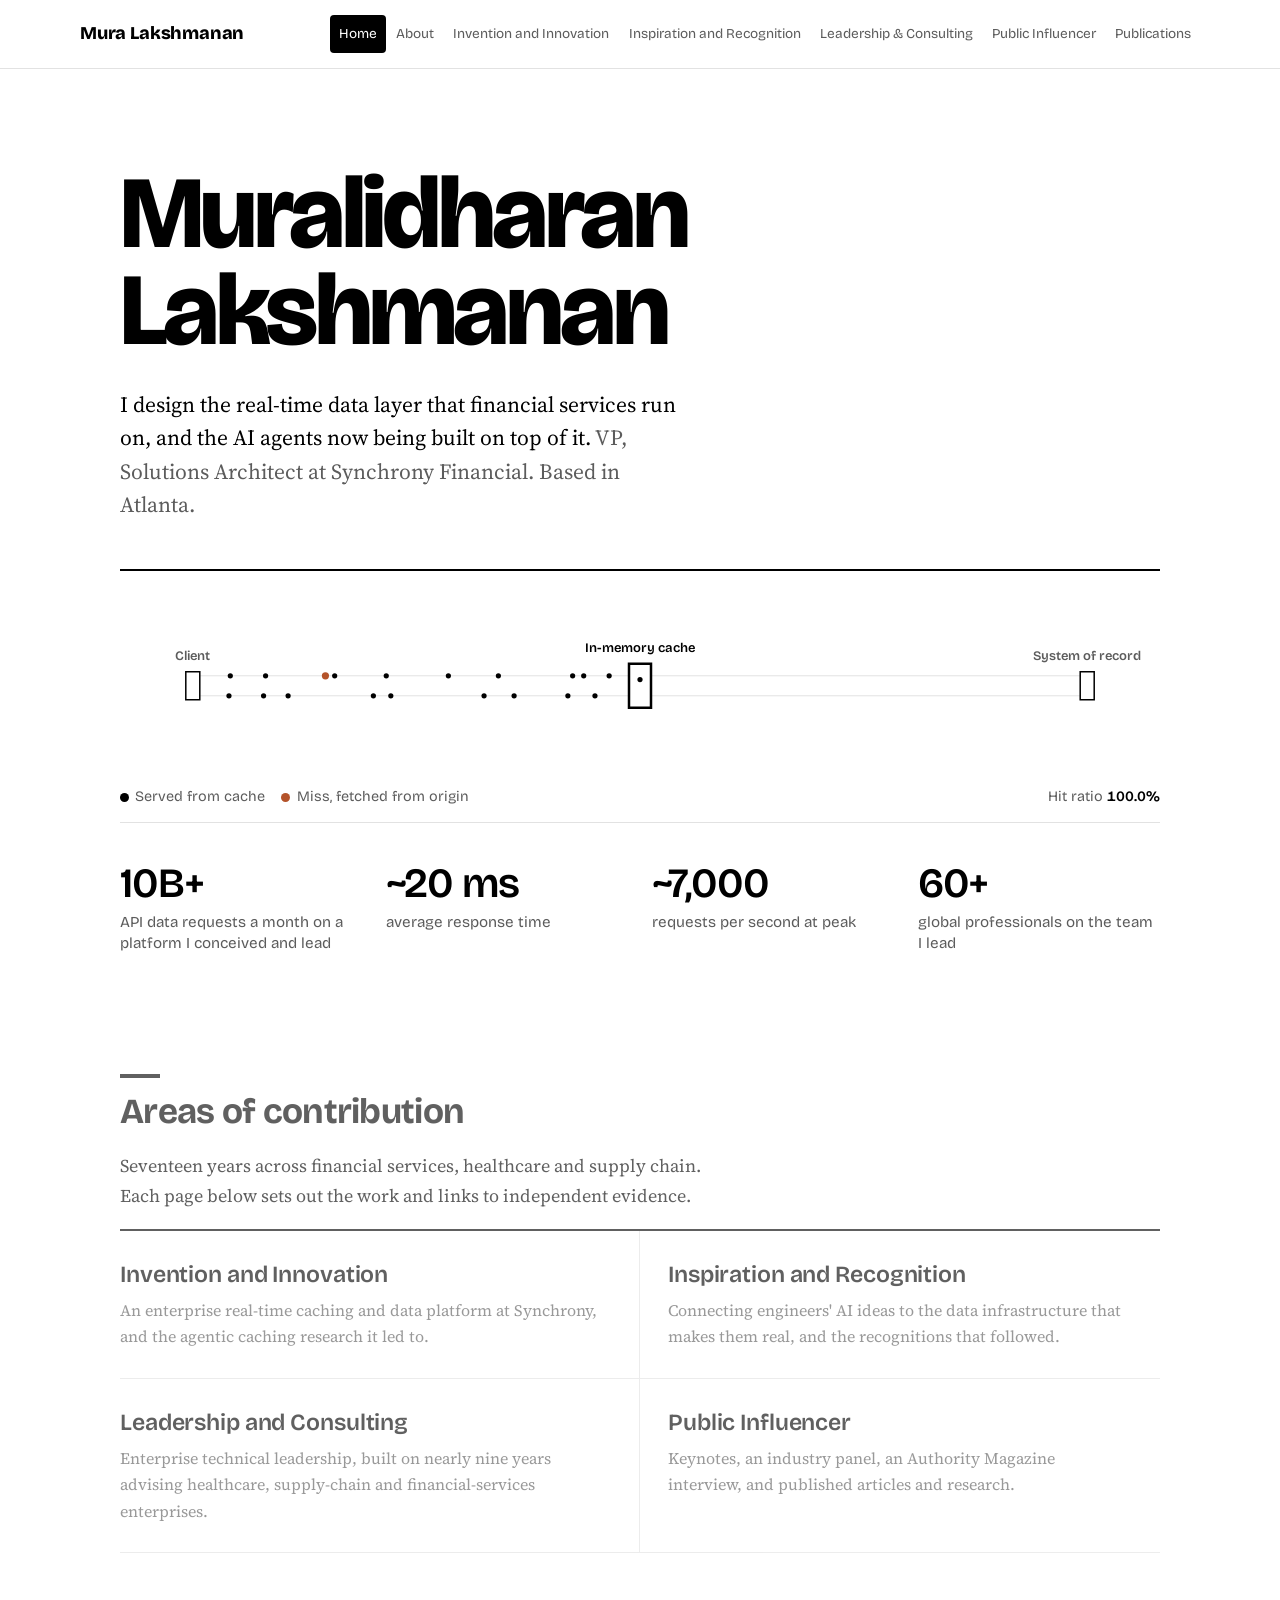
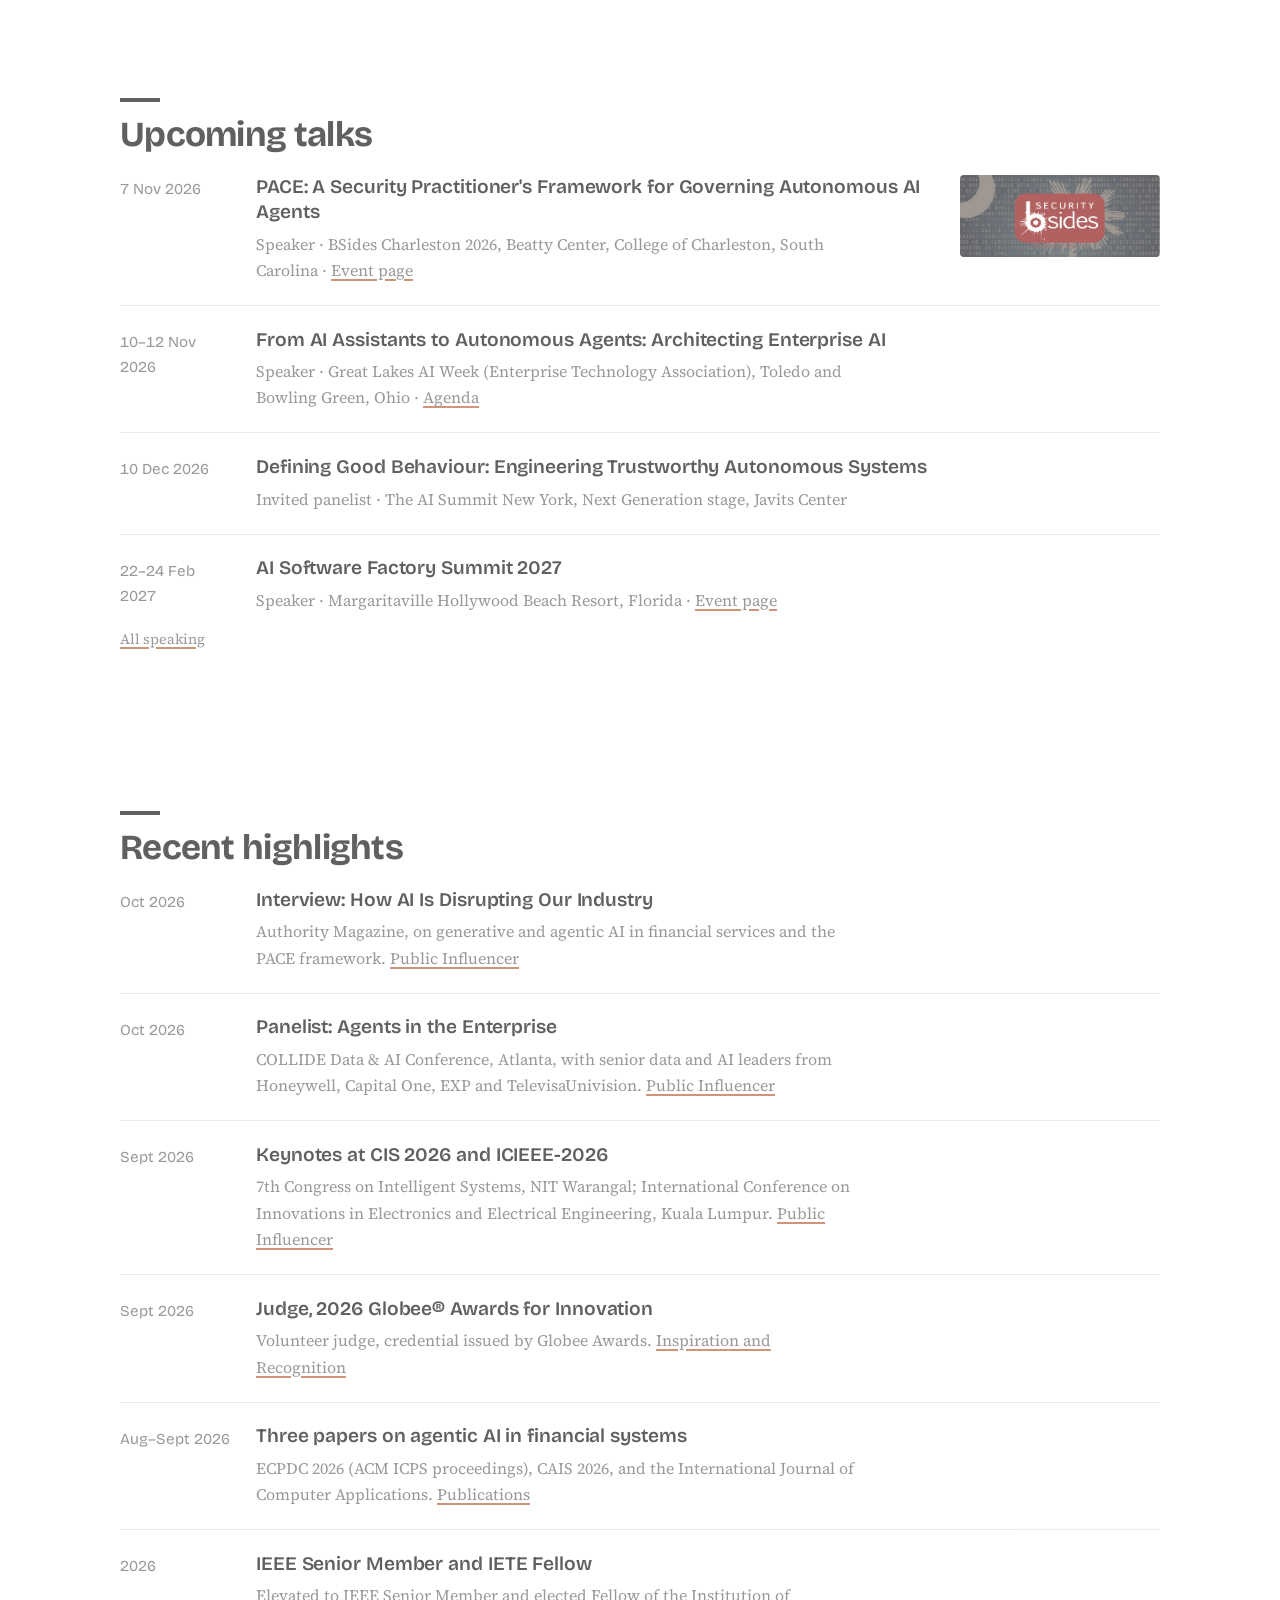
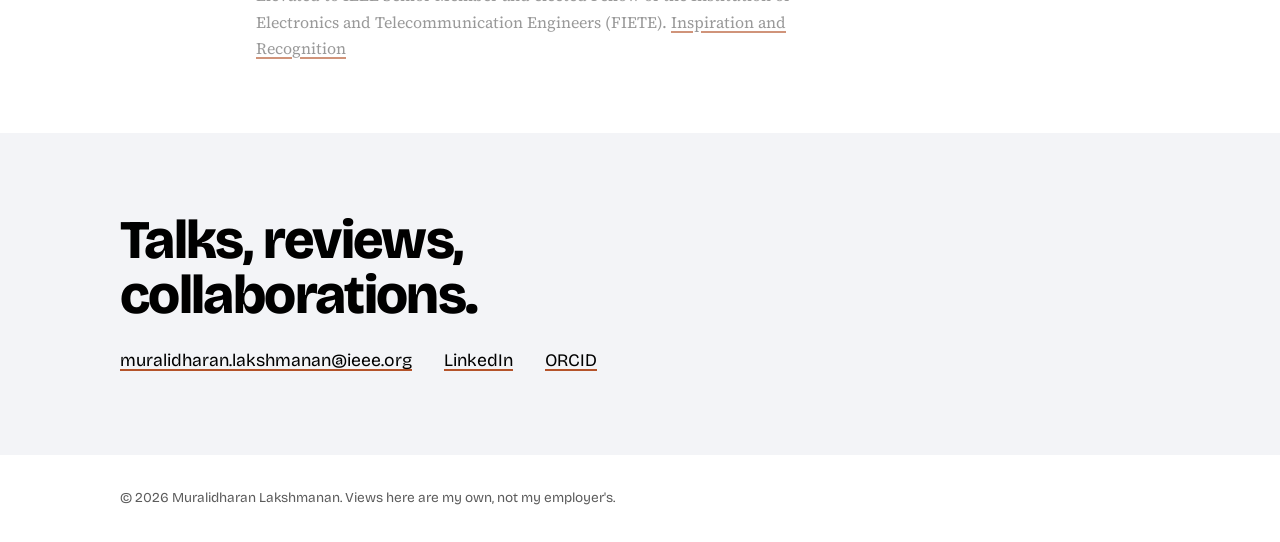
==== commit fb2f7f12: "Add files via upload" ====
--- a/index.html
+++ b/index.html
@@ -5,9 +5,9 @@
 <meta name="viewport" content="width=device-width, initial-scale=1, viewport-fit=cover">
 <title>Muralidharan Lakshmanan — Solutions Architect</title>
 <meta name="description" content="Muralidharan (Mura) Lakshmanan — solutions architect working on real-time data platforms and agentic AI in financial services.">
-<script src="config.js?v=20261031165636"></script>
+<script src="config.js?v=20261116231823"></script>
 <link rel="preconnect" href="https://fonts.googleapis.com"><link rel="preconnect" href="https://fonts.gstatic.com" crossorigin><link href="https://fonts.googleapis.com/css2?family=Bricolage+Grotesque:opsz,wght@12..96,400;12..96,600;12..96,800&family=Source+Serif+4:ital,opsz,wght@0,8..60,400;0,8..60,600;1,8..60,400&display=swap" rel="stylesheet">
-<link rel="stylesheet" href="styles.css?v=20261031165636">
+<link rel="stylesheet" href="styles.css?v=20261116231823">
 </head>
 <body>
 <div class="draft-note">Draft mode: dashed boxes and yellow tags mark photos and links still to add. Set DRAFT_MODE to false in config.js before going live.</div><header class="site-head"><div class="wrap"><a class="mark" href="index.html">Mura Lakshmanan</a><button class="menu-btn" aria-expanded="false" aria-controls="tabs">Menu</button><nav class="tabs" id="tabs" aria-label="Pages"><a href="index.html" data-tab="index" aria-current=page>Home</a><a href="about.html" data-tab="about">About</a><a href="invention-and-innovation.html" data-tab="invention-and-innovation">Invention and Innovation</a><a href="inspiration-and-recognition.html" data-tab="inspiration-and-recognition">Inspiration and Recognition</a><a href="consultancy.html" data-tab="consultancy">Leadership &amp; Consulting</a><a href="public-influencer.html" data-tab="public-influencer">Public Influencer</a><a href="publications.html" data-tab="publications">Publications</a></nav></div></header>
@@ -53,6 +53,6 @@
 <div class="contact" id="contact"><div class="wrap"><h2>Talks, reviews, collaborations.</h2><div class="links">
 <a href="mailto:muralidharan.lakshmanan@ieee.org">muralidharan.lakshmanan@ieee.org</a><a href="https://www.linkedin.com/in/muralidharan-lakshmanan/">LinkedIn</a><a href="https://orcid.org/0009-0006-0592-5610">ORCID</a></div></div></div>
 <div class="wrap"><footer>© 2026 Muralidharan Lakshmanan. Views here are my own, not my employer's.</footer></div>
-<script src="site.js?v=20261031165636"></script>
+<script src="site.js?v=20261116231823"></script>
 </body>
 </html>
--- a/styles.css
+++ b/styles.css
@@ -212,3 +212,85 @@
 .f2-stats span{font-size:.88rem;color:var(--muted)}
 #f2-note{margin:1rem 0 0;font-size:1rem;max-width:44rem}
 @media (max-width:600px){.flow2 canvas{height:190px}.f2-stats b{font-size:1.2rem}}
+
+/* Also responsible for (Invention and Innovation) */
+.resp{display:grid;grid-template-columns:minmax(0,1.25fr) minmax(0,1fr);gap:1.25rem 3.5rem;border-top:2px solid var(--ink);padding-top:1.5rem;margin-top:1.75rem}
+.resp h3,.resp-pair h3{font-size:1.2rem;margin:0 0 .6rem}
+.svc li.more{color:var(--muted);font-style:italic}
+.resp .fine{margin-top:-.25rem}
+.resp h3{grid-column:1/-1}
+.resp p,.resp-pair p{max-width:none;margin:0 0 1rem}
+.resp .lbl{font-family:var(--display);font-size:.8rem;letter-spacing:.08em;text-transform:uppercase;color:var(--muted);margin:0 0 .6rem}
+.svc{list-style:none;margin:0;padding:0;border-top:1px solid var(--rule)}
+.svc li{padding:.55rem 0;border-bottom:1px solid var(--rule);font-size:1rem}
+.figs{grid-column:1/-1;display:grid;grid-template-columns:repeat(2,minmax(0,1fr));gap:1rem 3.5rem;background:var(--wash);padding:1.5rem 1.75rem;border-radius:4px;margin-top:.5rem}
+.figs strong{display:block;font-family:var(--display);font-size:clamp(1.7rem,3.2vw,2.4rem);font-weight:600;letter-spacing:-.02em;line-height:1}
+.figs span{display:block;color:var(--muted);font-size:.95rem;margin-top:.45rem;line-height:1.4}
+.figs .fine{grid-column:1/-1;margin:.25rem 0 0}
+.resp-pair{display:grid;grid-template-columns:repeat(2,minmax(0,1fr));gap:2rem 3.5rem;margin-top:2.75rem}
+.resp-pair > div{border-top:2px solid var(--ink);padding-top:1.5rem}
+.resp-pair p:last-child{margin-bottom:0}
+@media (max-width:760px){.resp,.resp-pair,.figs{grid-template-columns:1fr}.resp-pair{gap:2.25rem}}
+
+/* Accent (16 Nov 2026): Mura did not want blue. Copper is the default; the preview has a swatch picker. */
+:root{--signal:#b4532a}
+/* Heading hierarchy: section titles clearly above sub-headings */
+main section{position:relative;isolation:isolate}
+main section > h2,main section.group h2{font-weight:700;letter-spacing:-.02em;position:relative;padding-top:1.15rem}
+main section > h2{font-size:clamp(1.8rem,2.9vw,2.2rem);line-height:1.1}
+main section.group h2{font-size:clamp(1.45rem,2.1vw,1.65rem)}
+main section > h2::before,main section.group h2::before{content:"";position:absolute;left:0;top:0;width:2.5rem;height:4px;background:var(--ink);transition:width .45s ease,background-color .45s ease}
+main section.active > h2::before,main section.group.active h2::before{width:5.5rem;background:var(--signal)}
+main section h3{font-size:1.2rem}
+main section .paper h3{font-size:1.25rem}
+/* Scroll focus: the section being read lifts off the page as a sheet */
+.js-focus main section{border-top-color:transparent;transition:opacity .5s ease,transform .6s cubic-bezier(.2,.7,.2,1)}
+.js-focus main section::after{content:"";position:absolute;z-index:-1;top:clamp(.9rem,2.2vw,1.6rem);bottom:clamp(.9rem,2.2vw,1.6rem);left:calc(-1 * clamp(.8rem,2.6vw,2rem));right:calc(-1 * clamp(.8rem,2.6vw,2rem));background:var(--paper);border:1px solid var(--rule);border-radius:14px;box-shadow:0 30px 70px -34px rgba(0,0,0,.45),0 3px 10px -4px rgba(0,0,0,.08);opacity:0;transform:scale(.975);transition:opacity .5s ease,transform .6s cubic-bezier(.2,.7,.2,1)}
+.js-focus main section.active::after{opacity:1;transform:none}
+.js-focus main section.active{transform:translateY(-4px)}
+@media (hover:hover) and (min-width:821px){
+.js-focus main section{opacity:.62}
+.js-focus main section.active,.js-focus main section:hover,.js-focus main section:focus-within{opacity:1}
+}
+/* Item-level focus: in sections made of rows, the rows lift one at a time instead of the whole section */
+.js-focus main section.has-units::after{display:none}
+.js-focus main section.has-units.active{transform:none}
+.js-focus main section .papers > li{position:relative;isolation:isolate;transition:opacity .45s ease,transform .5s cubic-bezier(.2,.7,.2,1),border-color .3s ease}
+.js-focus main section .papers > li::after{content:"";position:absolute;z-index:-1;top:.65rem;bottom:.65rem;left:calc(-1 * clamp(.8rem,2.2vw,1.6rem));right:calc(-1 * clamp(.8rem,2.2vw,1.6rem));background:var(--paper);border:1px solid var(--rule);border-radius:12px;box-shadow:0 26px 60px -30px rgba(0,0,0,.45),0 3px 10px -4px rgba(0,0,0,.08);opacity:0;transform:scale(.98);transition:opacity .45s ease,transform .5s cubic-bezier(.2,.7,.2,1)}
+.js-focus main section .papers > li:last-child::after{bottom:-1.6rem}
+.js-focus main section .papers > li.u-active::after{opacity:1;transform:none}
+.js-focus main section .papers > li.u-active{transform:translateY(-3px);border-bottom-color:transparent}
+.js-focus main section .papers > li:has(+ li.u-active){border-bottom-color:transparent}
+@media (hover:hover) and (min-width:821px){
+.js-focus main section.has-units.active .papers > li{opacity:.55}
+.js-focus main section.has-units.active .papers > li.u-active,.js-focus main section.has-units.active .papers > li:hover,.js-focus main section.has-units.active .papers > li:focus-within{opacity:1}
+}
+.js-reveal main section:not(.in){opacity:0;transform:translateY(22px)}
+@media (prefers-reduced-motion:reduce){.js-focus main section,.js-focus main section::after,main section h2::before,.js-focus main section .papers > li,.js-focus main section .papers > li::after{transition:none}.js-focus main section.active,.js-focus main section .papers > li.u-active{transform:none}}
+@media print{.js-focus main section,.js-reveal main section:not(.in),.js-focus main section .papers > li{opacity:1!important;transform:none!important}.js-focus main section::after,.js-focus main section .papers > li::after{display:none}}
+/* Click-to-expand panels */
+.p-bar{display:flex;justify-content:space-between;align-items:baseline;gap:1rem;flex-wrap:wrap;margin:0 0 1.25rem}
+.p-bar p{margin:0}
+.p-all{font:inherit;font-family:var(--display);font-size:.85rem;background:none;border:1px solid var(--ink);border-radius:999px;padding:.4rem .95rem;cursor:pointer;color:var(--ink);transition:background-color .2s,color .2s}
+.p-all:hover{background:var(--ink);color:var(--paper)}
+.panel{border-top:2px solid var(--ink)}
+.panel:last-of-type{border-bottom:2px solid var(--ink)}
+.panel > summary{list-style:none;cursor:pointer;display:grid;grid-template-columns:minmax(0,21rem) minmax(0,1fr) 2.25rem;gap:.35rem 2rem;align-items:center;padding:1.35rem 0}
+.panel > summary::-webkit-details-marker{display:none}
+.panel > summary h3{margin:0;font-size:1.3rem;transition:color .2s}
+.panel > summary .p-sum{color:var(--muted);font-size:1rem;line-height:1.45}
+.panel > summary .p-ico{justify-self:end;width:2.25rem;height:2.25rem;border:1px solid var(--ink);border-radius:50%;position:relative;transition:transform .35s ease,background-color .2s,border-color .2s}
+.panel > summary .p-ico::before,.panel > summary .p-ico::after{content:"";position:absolute;left:50%;top:50%;width:.8rem;height:2px;background:var(--ink);transform:translate(-50%,-50%);transition:transform .35s ease,background-color .2s}
+.panel > summary .p-ico::after{transform:translate(-50%,-50%) rotate(90deg)}
+.panel[open] > summary .p-ico::after{transform:translate(-50%,-50%) rotate(0)}
+.panel > summary:hover h3,.panel[open] > summary h3{color:var(--signal)}
+.panel > summary:hover .p-ico{background:var(--signal);border-color:var(--signal)}
+.panel > summary:hover .p-ico::before,.panel > summary:hover .p-ico::after{background:var(--paper)}
+.panel > .p-body{padding:.25rem 0 2rem}
+.panel[open] > .p-body{animation:p-open .45s cubic-bezier(.2,.7,.2,1)}
+@keyframes p-open{from{opacity:0;transform:translateY(-10px)}to{opacity:1;transform:none}}
+.panel .p-body > p{max-width:44rem;margin:0}
+.panel .resp{border-top:0;padding-top:0;margin-top:0}
+.panel .resp h3{display:none}
+@media (max-width:760px){.panel > summary{grid-template-columns:minmax(0,1fr) 2.25rem}.panel > summary .p-sum{grid-column:1/-1;grid-row:2}}
+@media (prefers-reduced-motion:reduce){.panel[open] > .p-body{animation:none}}
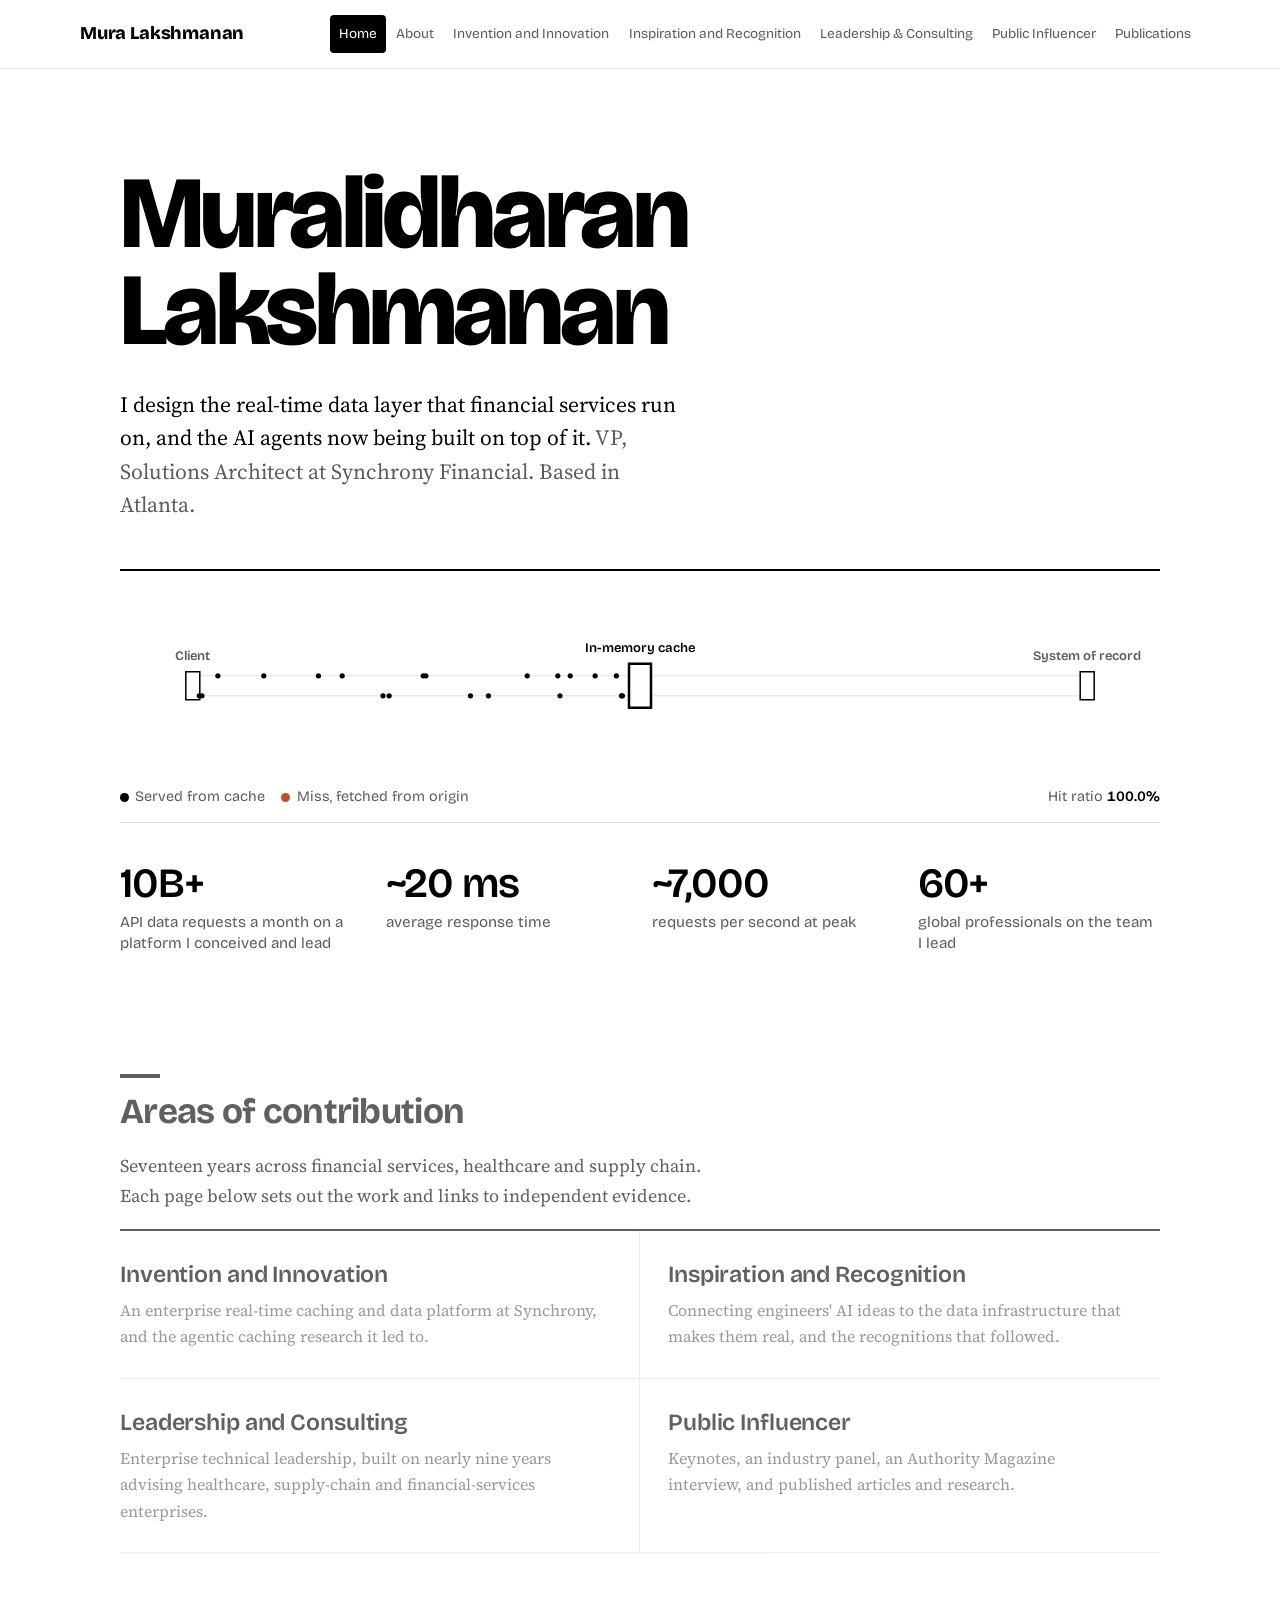
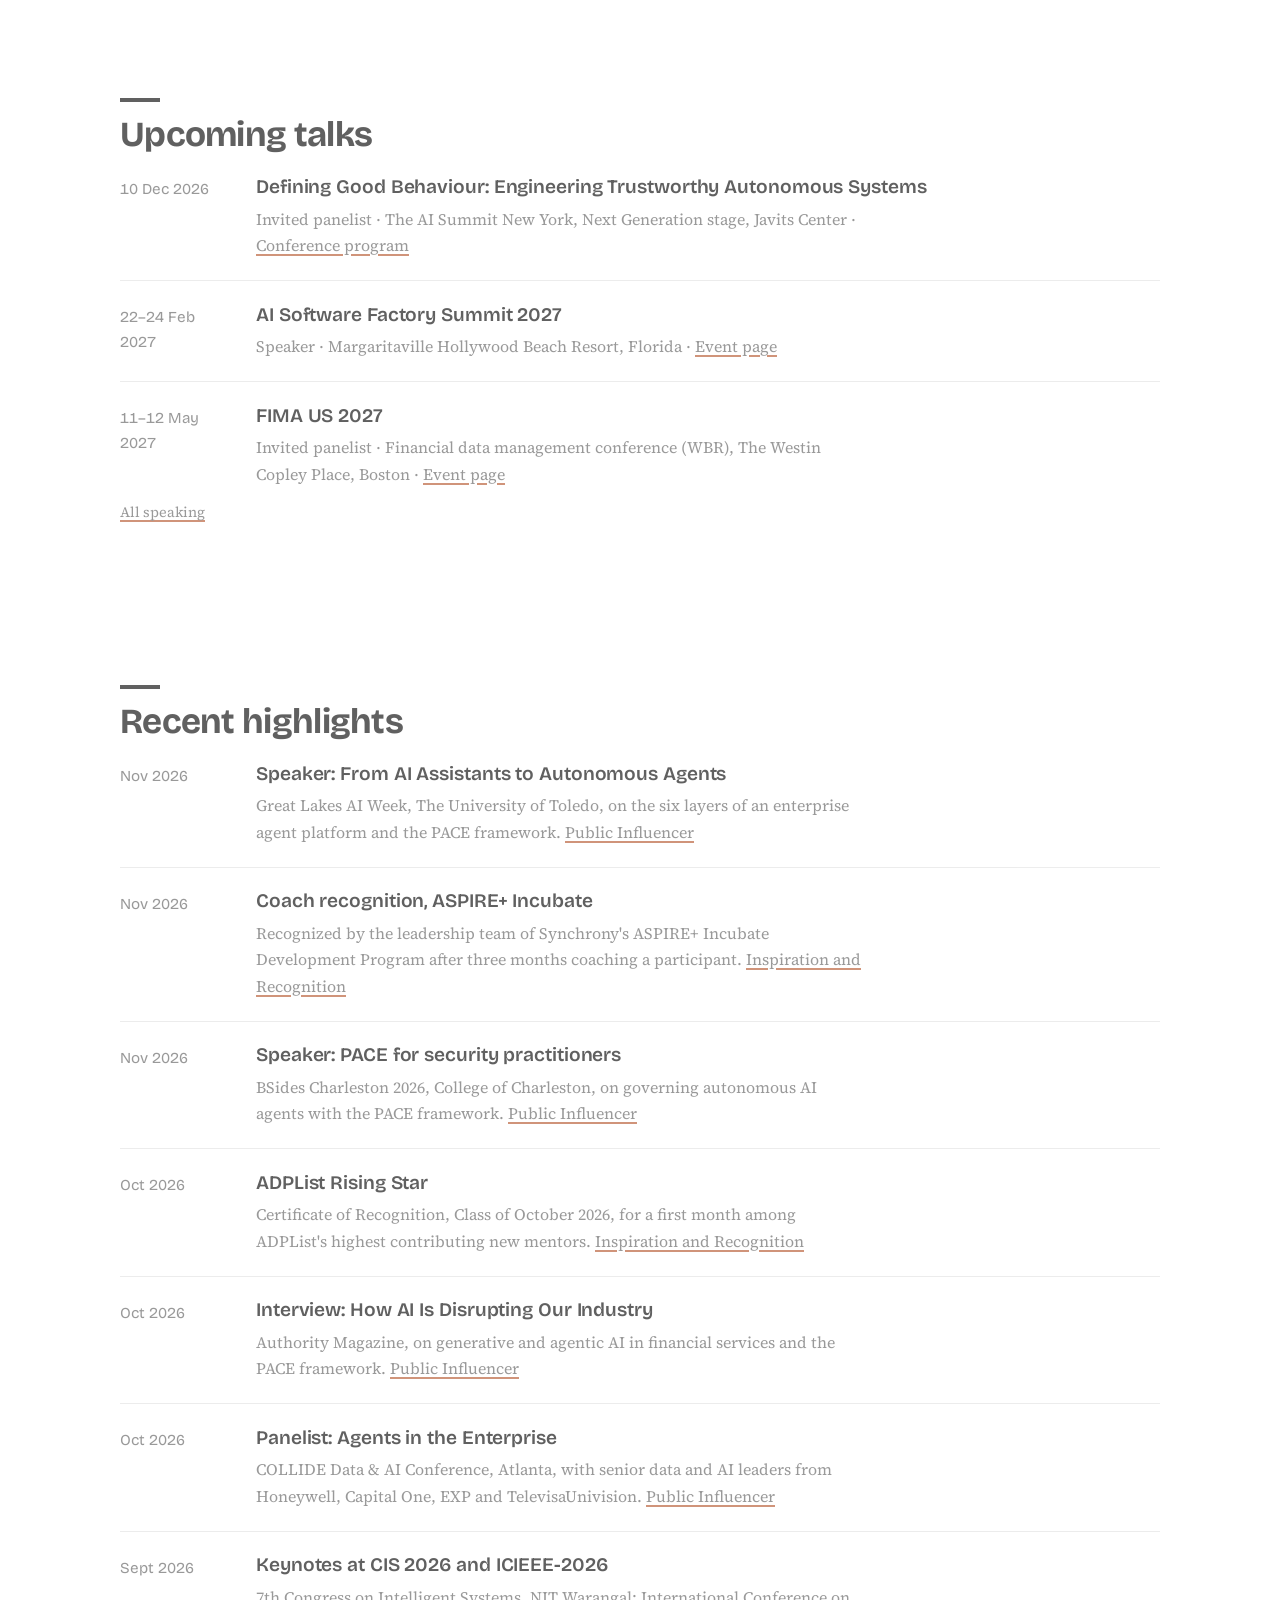
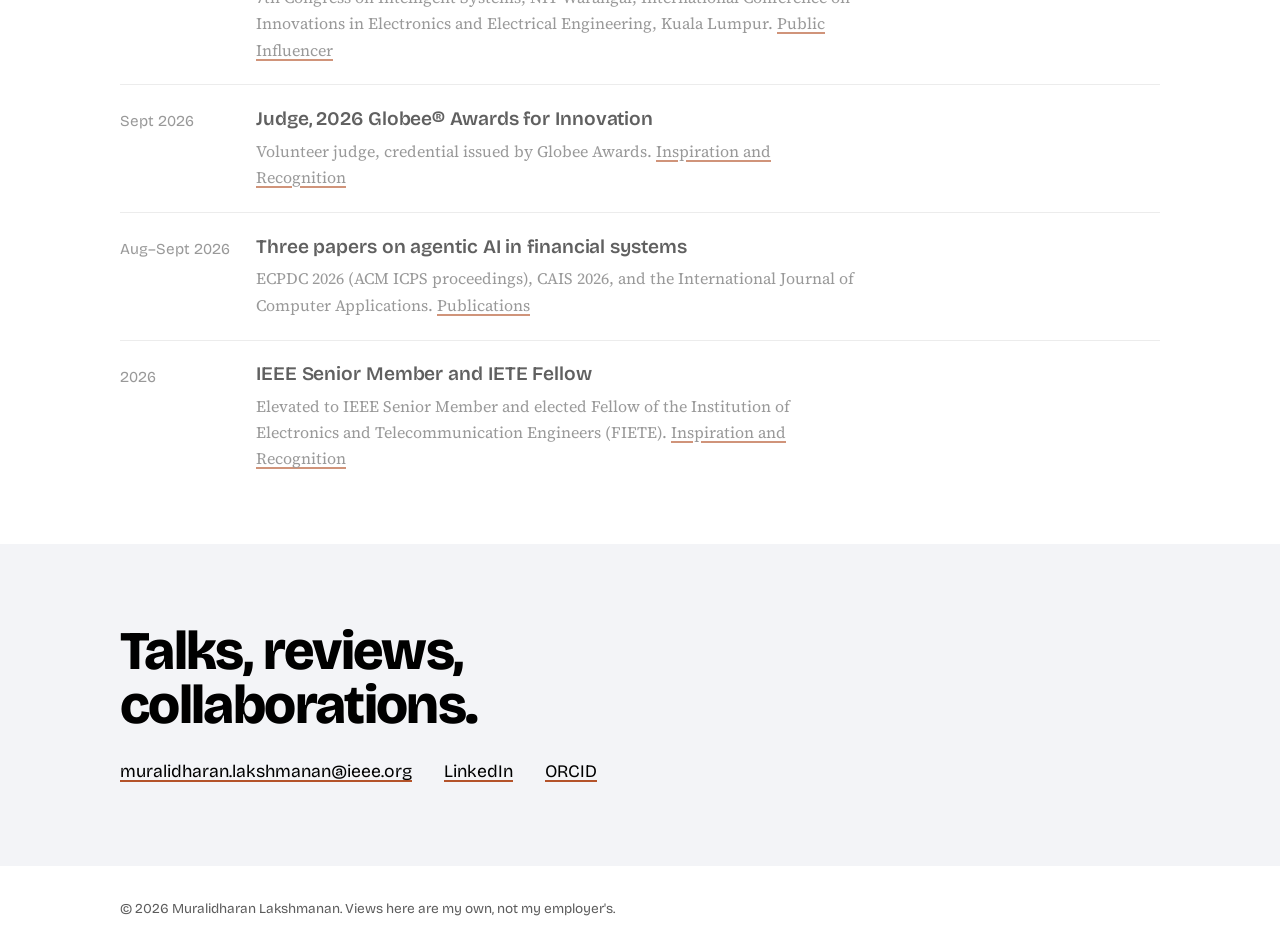
==== commit c9998e1d: "Add files via upload" ====
--- a/index.html
+++ b/index.html
@@ -5,9 +5,9 @@
 <meta name="viewport" content="width=device-width, initial-scale=1, viewport-fit=cover">
 <title>Muralidharan Lakshmanan — Solutions Architect</title>
 <meta name="description" content="Muralidharan (Mura) Lakshmanan — solutions architect working on real-time data platforms and agentic AI in financial services.">
-<script src="config.js?v=20261116231823"></script>
+<script src="config.js?v=20261117001648"></script>
 <link rel="preconnect" href="https://fonts.googleapis.com"><link rel="preconnect" href="https://fonts.gstatic.com" crossorigin><link href="https://fonts.googleapis.com/css2?family=Bricolage+Grotesque:opsz,wght@12..96,400;12..96,600;12..96,800&family=Source+Serif+4:ital,opsz,wght@0,8..60,400;0,8..60,600;1,8..60,400&display=swap" rel="stylesheet">
-<link rel="stylesheet" href="styles.css?v=20261116231823">
+<link rel="stylesheet" href="styles.css?v=20261117001648">
 </head>
 <body>
 <div class="draft-note">Draft mode: dashed boxes and yellow tags mark photos and links still to add. Set DRAFT_MODE to false in config.js before going live.</div><header class="site-head"><div class="wrap"><a class="mark" href="index.html">Mura Lakshmanan</a><button class="menu-btn" aria-expanded="false" aria-controls="tabs">Menu</button><nav class="tabs" id="tabs" aria-label="Pages"><a href="index.html" data-tab="index" aria-current=page>Home</a><a href="about.html" data-tab="about">About</a><a href="invention-and-innovation.html" data-tab="invention-and-innovation">Invention and Innovation</a><a href="inspiration-and-recognition.html" data-tab="inspiration-and-recognition">Inspiration and Recognition</a><a href="consultancy.html" data-tab="consultancy">Leadership &amp; Consulting</a><a href="public-influencer.html" data-tab="public-influencer">Public Influencer</a><a href="publications.html" data-tab="publications">Publications</a></nav></div></header>
@@ -36,12 +36,15 @@
   </div>
 </div></section>
 <section><h2>Upcoming talks</h2><div class="body"><ul class="entries">
-<li class="thumb"><span class="when">7 Nov 2026</span><div><h3>PACE: A Security Practitioner's Framework for Governing Autonomous AI Agents</h3><p>Speaker · BSides Charleston 2026, Beatty Center, College of Charleston, South Carolina · <a href="https://www.bsidescharleston.org">Event page</a></p></div><img src="images/bsides-charleston-2026.jpg" alt="BSides Charleston" loading="lazy"></li>
-<li><span class="when">10–12 Nov 2026</span><div><h3>From AI Assistants to Autonomous Agents: Architecting Enterprise AI</h3><p>Speaker · Great Lakes AI Week (Enterprise Technology Association), Toledo and Bowling Green, Ohio · <a href="https://www.greatlakesaiweek.com/agenda">Agenda</a></p></div></li>
-<li><span class="when">10 Dec 2026</span><div><h3>Defining Good Behaviour: Engineering Trustworthy Autonomous Systems</h3><p>Invited panelist · The AI Summit New York, Next Generation stage, Javits Center</p></div></li>
+<li><span class="when">10 Dec 2026</span><div><h3>Defining Good Behaviour: Engineering Trustworthy Autonomous Systems</h3><p>Invited panelist · The AI Summit New York, Next Generation stage, Javits Center · <a href="https://newyork.theaisummit.com/conference-program/">Conference program</a></p></div></li>
 <li><span class="when">22–24 Feb 2027</span><div><h3>AI Software Factory Summit 2027</h3><p>Speaker · Margaritaville Hollywood Beach Resort, Florida · <a href="https://moderne.ai/events/code-remix-2027">Event page</a></p></div></li>
+<li><span class="when">11–12 May 2027</span><div><h3>FIMA US 2027</h3><p>Invited panelist · Financial data management conference (WBR), The Westin Copley Place, Boston · <a href="https://fimaus.wbresearch.com">Event page</a></p></div></li>
 </ul><p class="fine"><a href="public-influencer.html">All speaking</a></p></div></section>
 <section><h2>Recent highlights</h2><div class="body"><ul class="entries">
+<li><span class="when">Nov 2026</span><div><h3>Speaker: From AI Assistants to Autonomous Agents</h3><p>Great Lakes AI Week, The University of Toledo, on the six layers of an enterprise agent platform and the PACE framework. <a href="public-influencer.html">Public Influencer</a></p></div></li>
+<li><span class="when">Nov 2026</span><div><h3>Coach recognition, ASPIRE+ Incubate</h3><p>Recognized by the leadership team of Synchrony's ASPIRE+ Incubate Development Program after three months coaching a participant. <a href="inspiration-and-recognition.html">Inspiration and Recognition</a></p></div></li>
+<li><span class="when">Nov 2026</span><div><h3>Speaker: PACE for security practitioners</h3><p>BSides Charleston 2026, College of Charleston, on governing autonomous AI agents with the PACE framework. <a href="public-influencer.html">Public Influencer</a></p></div></li>
+<li><span class="when">Oct 2026</span><div><h3>ADPList Rising Star</h3><p>Certificate of Recognition, Class of October 2026, for a first month among ADPList's highest contributing new mentors. <a href="inspiration-and-recognition.html">Inspiration and Recognition</a></p></div></li>
 <li><span class="when">Oct 2026</span><div><h3>Interview: How AI Is Disrupting Our Industry</h3><p>Authority Magazine, on generative and agentic AI in financial services and the PACE framework. <a href="public-influencer.html">Public Influencer</a></p></div></li>
 <li><span class="when">Oct 2026</span><div><h3>Panelist: Agents in the Enterprise</h3><p>COLLIDE Data &amp; AI Conference, Atlanta, with senior data and AI leaders from Honeywell, Capital One, EXP and TelevisaUnivision. <a href="public-influencer.html">Public Influencer</a></p></div></li>
 <li><span class="when">Sept 2026</span><div><h3>Keynotes at CIS 2026 and ICIEEE-2026</h3><p>7th Congress on Intelligent Systems, NIT Warangal; International Conference on Innovations in Electronics and Electrical Engineering, Kuala Lumpur. <a href="public-influencer.html">Public Influencer</a></p></div></li>
@@ -53,6 +56,6 @@
 <div class="contact" id="contact"><div class="wrap"><h2>Talks, reviews, collaborations.</h2><div class="links">
 <a href="mailto:muralidharan.lakshmanan@ieee.org">muralidharan.lakshmanan@ieee.org</a><a href="https://www.linkedin.com/in/muralidharan-lakshmanan/">LinkedIn</a><a href="https://orcid.org/0009-0006-0592-5610">ORCID</a></div></div></div>
 <div class="wrap"><footer>© 2026 Muralidharan Lakshmanan. Views here are my own, not my employer's.</footer></div>
-<script src="site.js?v=20261116231823"></script>
+<script src="site.js?v=20261117001648"></script>
 </body>
 </html>
--- a/styles.css
+++ b/styles.css
@@ -294,3 +294,24 @@
 .panel .resp h3{display:none}
 @media (max-width:760px){.panel > summary{grid-template-columns:minmax(0,1fr) 2.25rem}.panel > summary .p-sum{grid-column:1/-1;grid-row:2}}
 @media (prefers-reduced-motion:reduce){.panel[open] > .p-body{animation:none}}
+/* Carousel (16 Nov 2026): chevron buttons over the photo, pill dots, slide-and-fade, animated height, swipe */
+.cstage{position:relative;overflow:hidden;border-radius:6px;transition:height .5s cubic-bezier(.2,.7,.2,1)}
+.carousel .ph.on{animation:c-in .55s cubic-bezier(.2,.7,.2,1)}
+.carousel[data-dir="prev"] .ph.on{animation-name:c-in-l}
+@keyframes c-in{from{opacity:0;transform:translateX(32px)}to{opacity:1;transform:none}}
+@keyframes c-in-l{from{opacity:0;transform:translateX(-32px)}to{opacity:1;transform:none}}
+.cbtn{position:absolute;top:50%;z-index:2;width:2.6rem;height:2.6rem;padding:0;border-radius:50%;border:1px solid rgba(0,0,0,.08);background:rgba(255,255,255,.9);-webkit-backdrop-filter:blur(8px);backdrop-filter:blur(8px);box-shadow:0 8px 22px -8px rgba(0,0,0,.45);color:var(--ink);cursor:pointer;display:grid;place-items:center;transform:translateY(-50%);transition:transform .25s cubic-bezier(.2,.7,.2,1),background-color .2s ease,color .2s ease,box-shadow .2s ease}
+.cbtn.prev{left:.65rem}
+.cbtn.next{right:.65rem}
+.cbtn svg{width:1.1rem;height:1.1rem;display:block}
+.cbtn:hover{background:var(--ink);color:var(--paper);transform:translateY(-50%) scale(1.08);box-shadow:0 10px 26px -8px rgba(0,0,0,.55)}
+.cbtn:active{transform:translateY(-50%) scale(.94)}
+.carousel.single .cbtn{display:none}
+.cnav{flex-direction:column;align-items:center;justify-content:flex-start;gap:.55rem;margin-top:.85rem}
+.cnav .cdots{display:flex;gap:.4rem;align-items:center;justify-content:center;flex-wrap:wrap}
+.cnav .cdots button{width:.5rem;height:.5rem;padding:0;border:0;border-radius:999px;background:#c9c9c9;cursor:pointer;transition:width .35s cubic-bezier(.2,.7,.2,1),background-color .3s ease}
+.cnav .cdots button:hover{background:var(--muted);color:inherit}
+.cnav .cdots button[aria-current="true"]{width:1.6rem;background:var(--ink)}
+.cnav .cap{flex:none;padding:0;line-height:1.4}
+@media (prefers-reduced-motion:reduce){.carousel .ph.on{animation:none}.cstage,.cbtn,.cnav .cdots button{transition:none}}
+@media print{.cbtn,.cnav .cdots{display:none}}
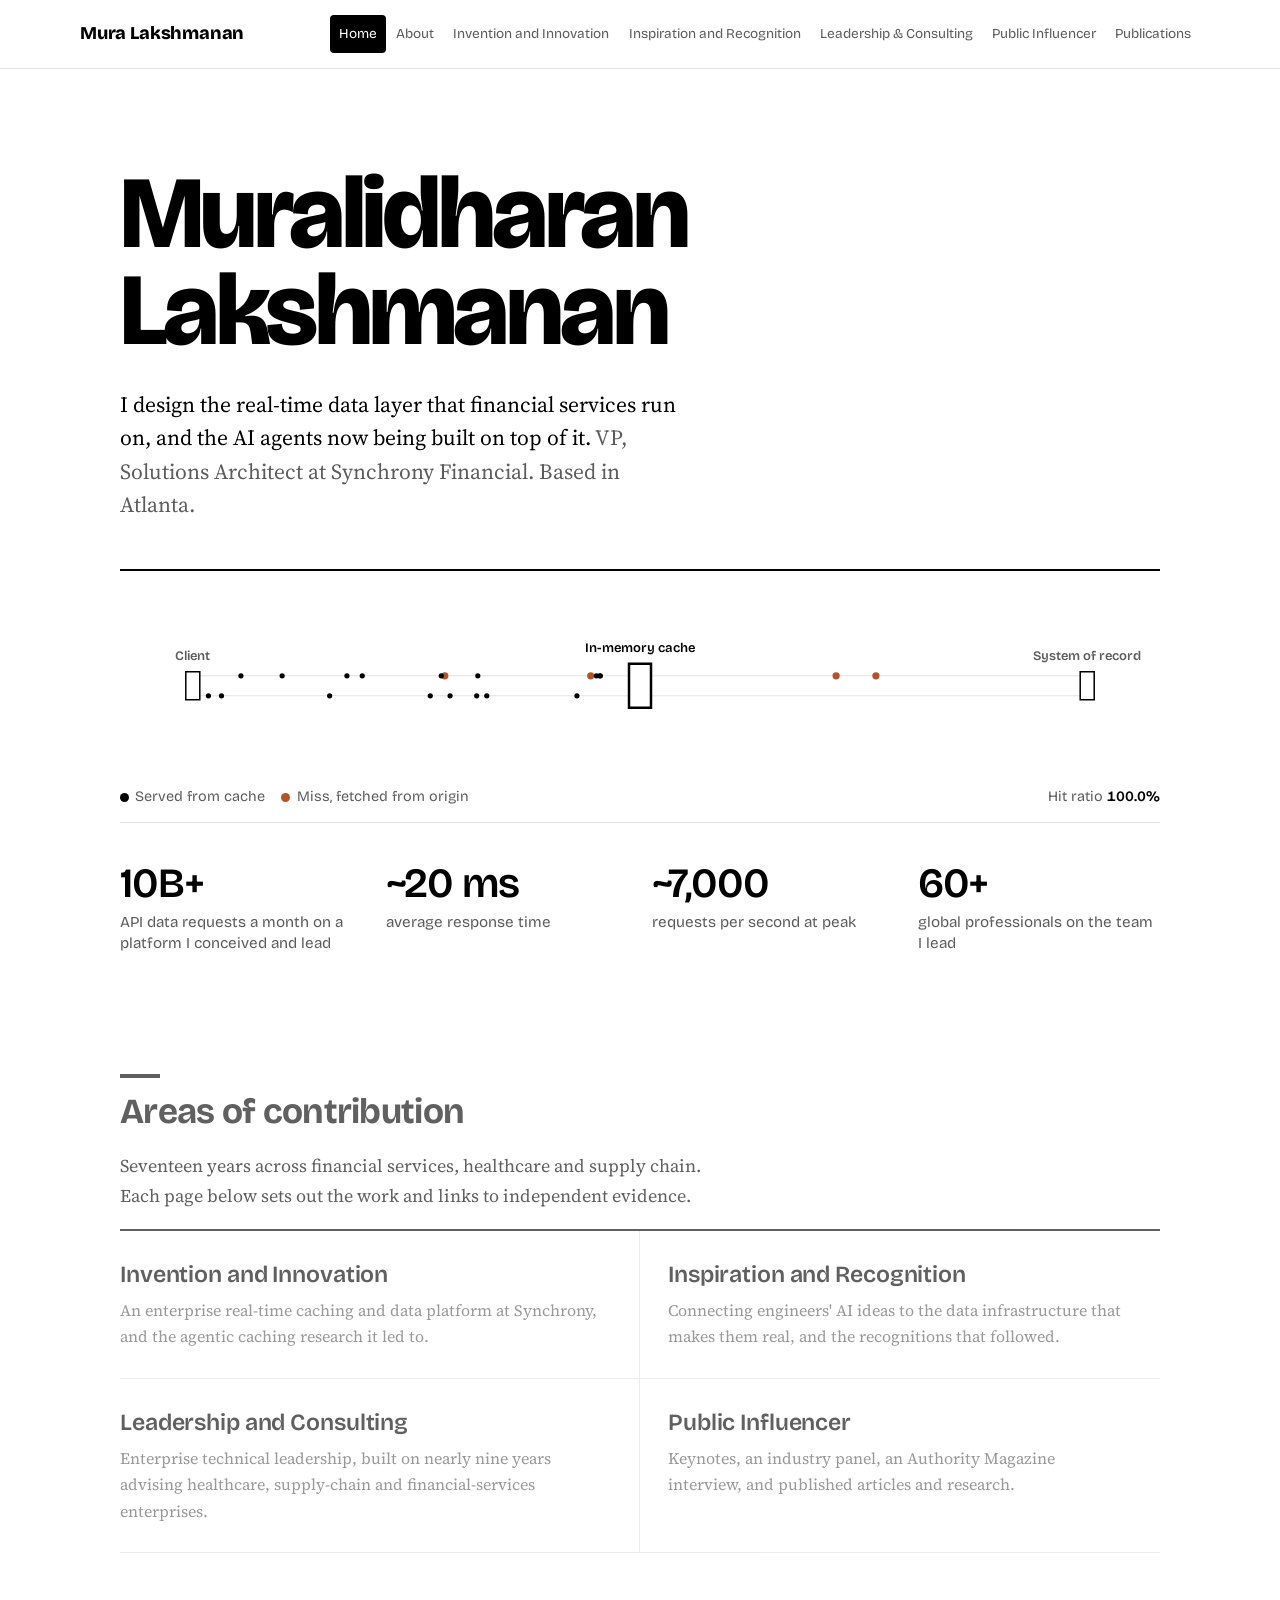
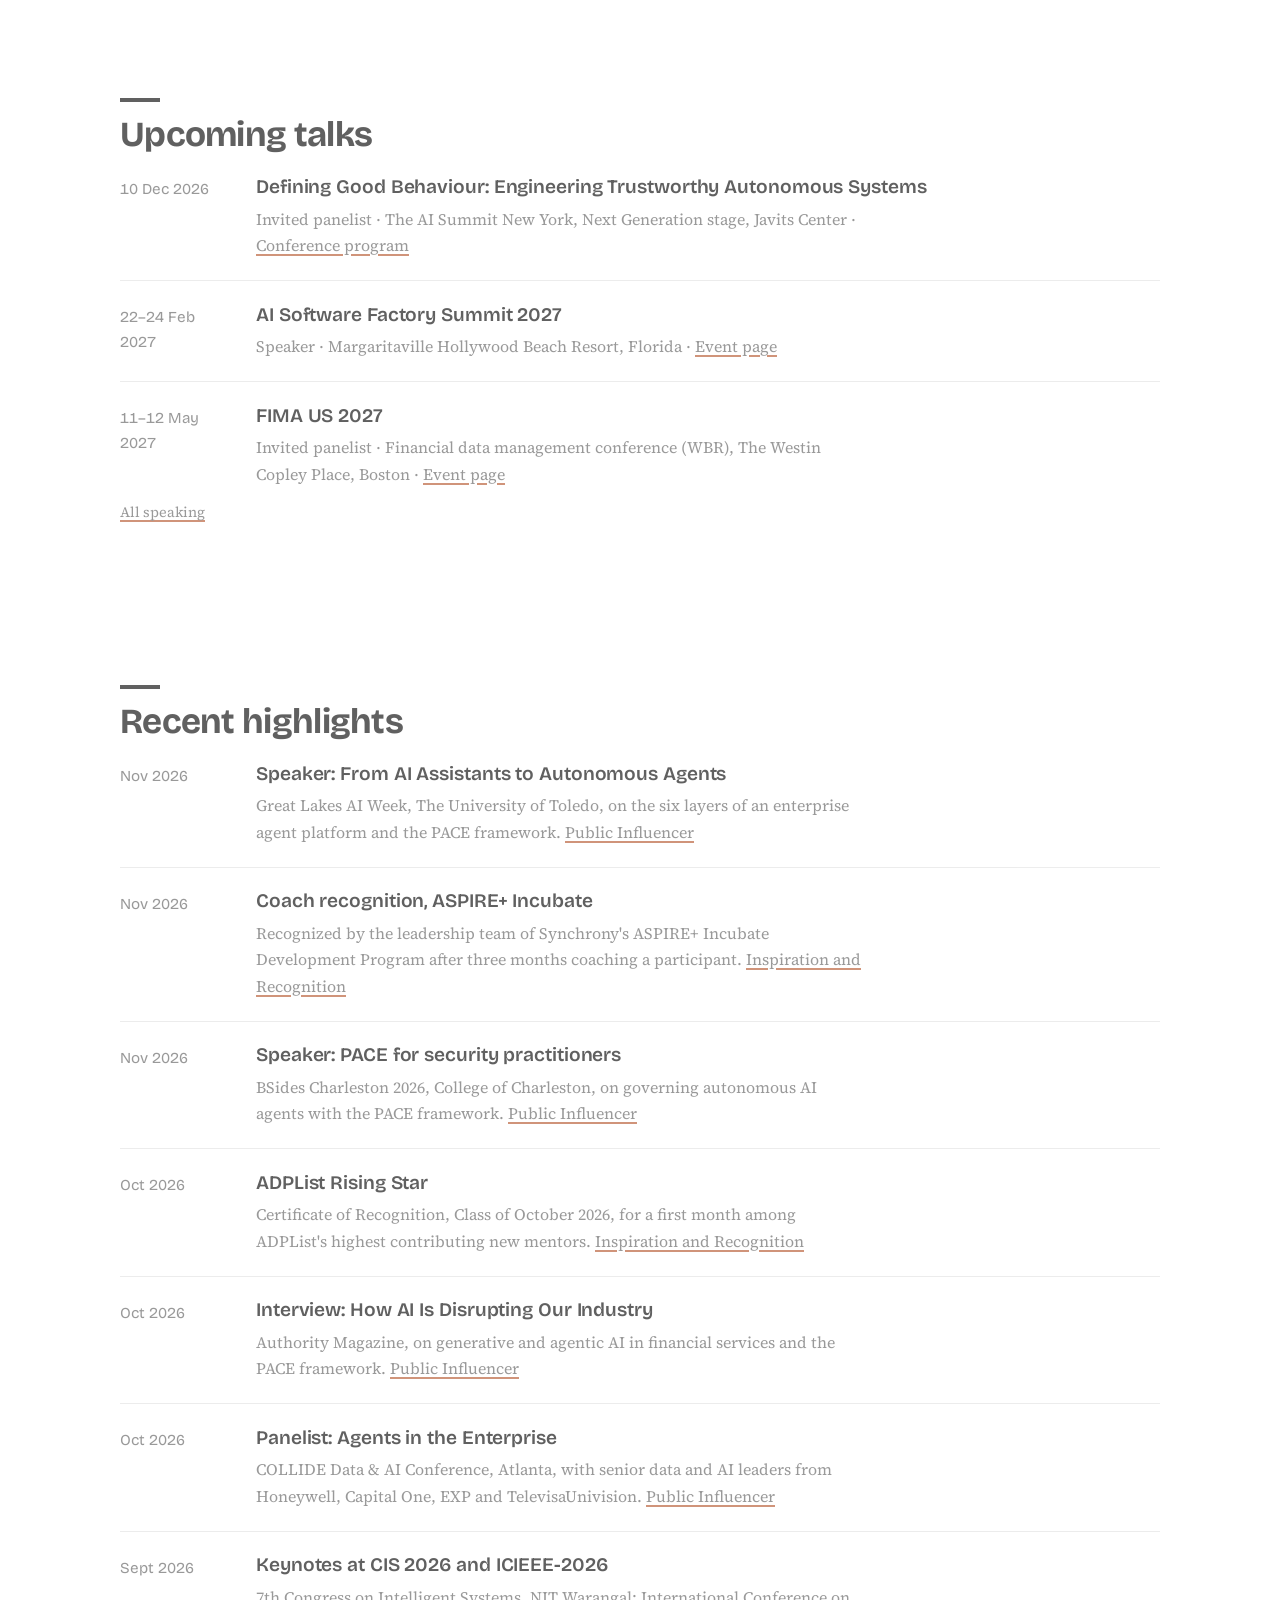
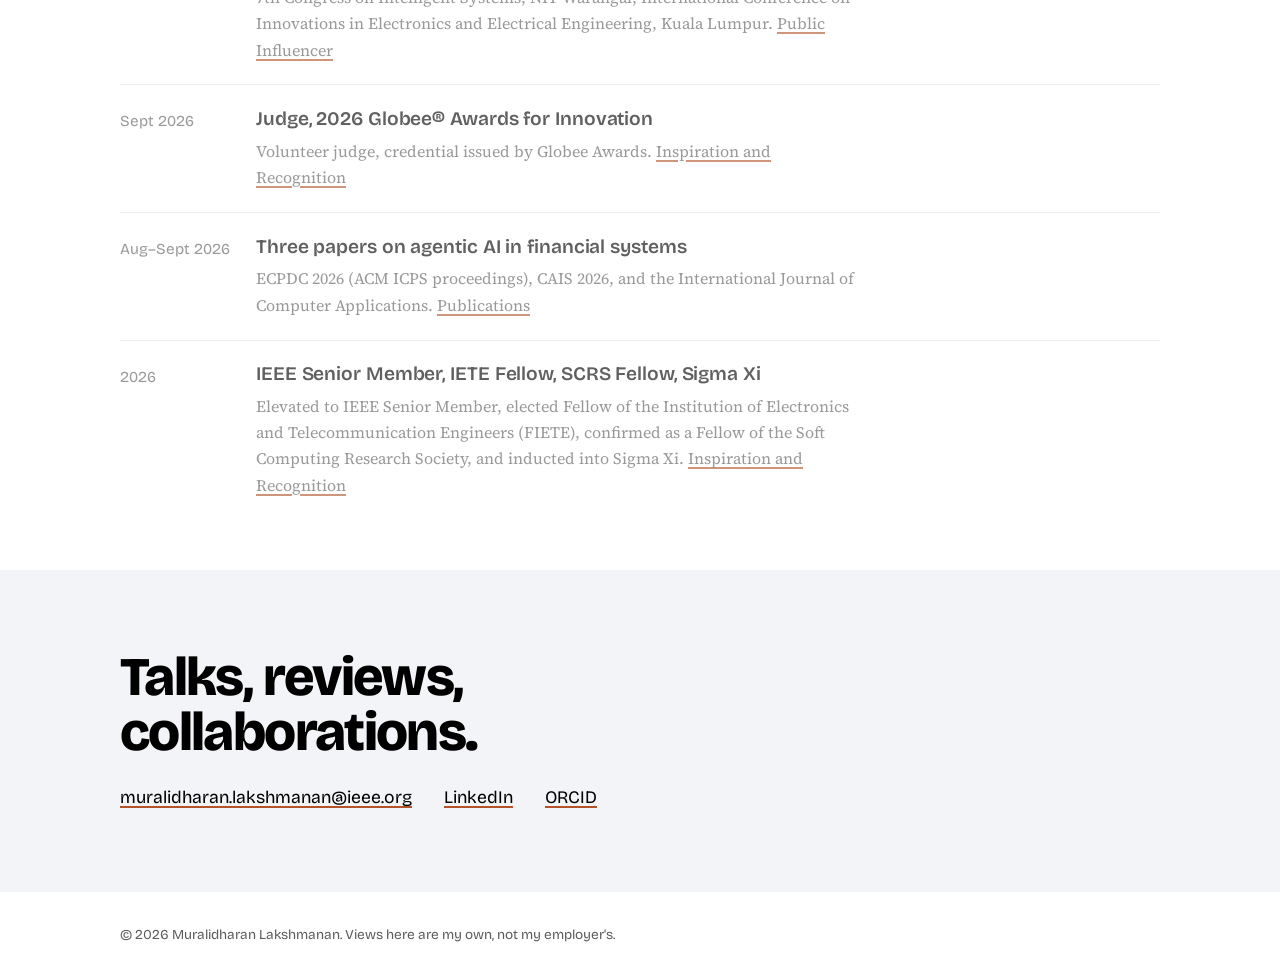
==== commit 8d8b9c89: "Add files via upload" ====
--- a/index.html
+++ b/index.html
@@ -5,9 +5,9 @@
 <meta name="viewport" content="width=device-width, initial-scale=1, viewport-fit=cover">
 <title>Muralidharan Lakshmanan — Solutions Architect</title>
 <meta name="description" content="Muralidharan (Mura) Lakshmanan — solutions architect working on real-time data platforms and agentic AI in financial services.">
-<script src="config.js?v=20261117001648"></script>
+<script src="config.js?v=20261117003022"></script>
 <link rel="preconnect" href="https://fonts.googleapis.com"><link rel="preconnect" href="https://fonts.gstatic.com" crossorigin><link href="https://fonts.googleapis.com/css2?family=Bricolage+Grotesque:opsz,wght@12..96,400;12..96,600;12..96,800&family=Source+Serif+4:ital,opsz,wght@0,8..60,400;0,8..60,600;1,8..60,400&display=swap" rel="stylesheet">
-<link rel="stylesheet" href="styles.css?v=20261117001648">
+<link rel="stylesheet" href="styles.css?v=20261117003022">
 </head>
 <body>
 <div class="draft-note">Draft mode: dashed boxes and yellow tags mark photos and links still to add. Set DRAFT_MODE to false in config.js before going live.</div><header class="site-head"><div class="wrap"><a class="mark" href="index.html">Mura Lakshmanan</a><button class="menu-btn" aria-expanded="false" aria-controls="tabs">Menu</button><nav class="tabs" id="tabs" aria-label="Pages"><a href="index.html" data-tab="index" aria-current=page>Home</a><a href="about.html" data-tab="about">About</a><a href="invention-and-innovation.html" data-tab="invention-and-innovation">Invention and Innovation</a><a href="inspiration-and-recognition.html" data-tab="inspiration-and-recognition">Inspiration and Recognition</a><a href="consultancy.html" data-tab="consultancy">Leadership &amp; Consulting</a><a href="public-influencer.html" data-tab="public-influencer">Public Influencer</a><a href="publications.html" data-tab="publications">Publications</a></nav></div></header>
@@ -50,12 +50,12 @@
 <li><span class="when">Sept 2026</span><div><h3>Keynotes at CIS 2026 and ICIEEE-2026</h3><p>7th Congress on Intelligent Systems, NIT Warangal; International Conference on Innovations in Electronics and Electrical Engineering, Kuala Lumpur. <a href="public-influencer.html">Public Influencer</a></p></div></li>
 <li><span class="when">Sept 2026</span><div><h3>Judge, 2026 Globee® Awards for Innovation</h3><p>Volunteer judge, credential issued by Globee Awards. <a href="inspiration-and-recognition.html">Inspiration and Recognition</a></p></div></li>
 <li><span class="when">Aug–Sept 2026</span><div><h3>Three papers on agentic AI in financial systems</h3><p>ECPDC 2026 (ACM ICPS proceedings), CAIS 2026, and the International Journal of Computer Applications. <a href="publications.html">Publications</a></p></div></li>
-<li><span class="when">2026</span><div><h3>IEEE Senior Member and IETE Fellow</h3><p>Elevated to IEEE Senior Member and elected Fellow of the Institution of Electronics and Telecommunication Engineers (FIETE). <a href="inspiration-and-recognition.html">Inspiration and Recognition</a></p></div></li>
+<li><span class="when">2026</span><div><h3>IEEE Senior Member, IETE Fellow, SCRS Fellow, Sigma Xi</h3><p>Elevated to IEEE Senior Member, elected Fellow of the Institution of Electronics and Telecommunication Engineers (FIETE), confirmed as a Fellow of the Soft Computing Research Society, and inducted into Sigma Xi. <a href="inspiration-and-recognition.html">Inspiration and Recognition</a></p></div></li>
 </ul></div></section>
 </main>
 <div class="contact" id="contact"><div class="wrap"><h2>Talks, reviews, collaborations.</h2><div class="links">
 <a href="mailto:muralidharan.lakshmanan@ieee.org">muralidharan.lakshmanan@ieee.org</a><a href="https://www.linkedin.com/in/muralidharan-lakshmanan/">LinkedIn</a><a href="https://orcid.org/0009-0006-0592-5610">ORCID</a></div></div></div>
 <div class="wrap"><footer>© 2026 Muralidharan Lakshmanan. Views here are my own, not my employer's.</footer></div>
-<script src="site.js?v=20261117001648"></script>
+<script src="site.js?v=20261117003022"></script>
 </body>
 </html>
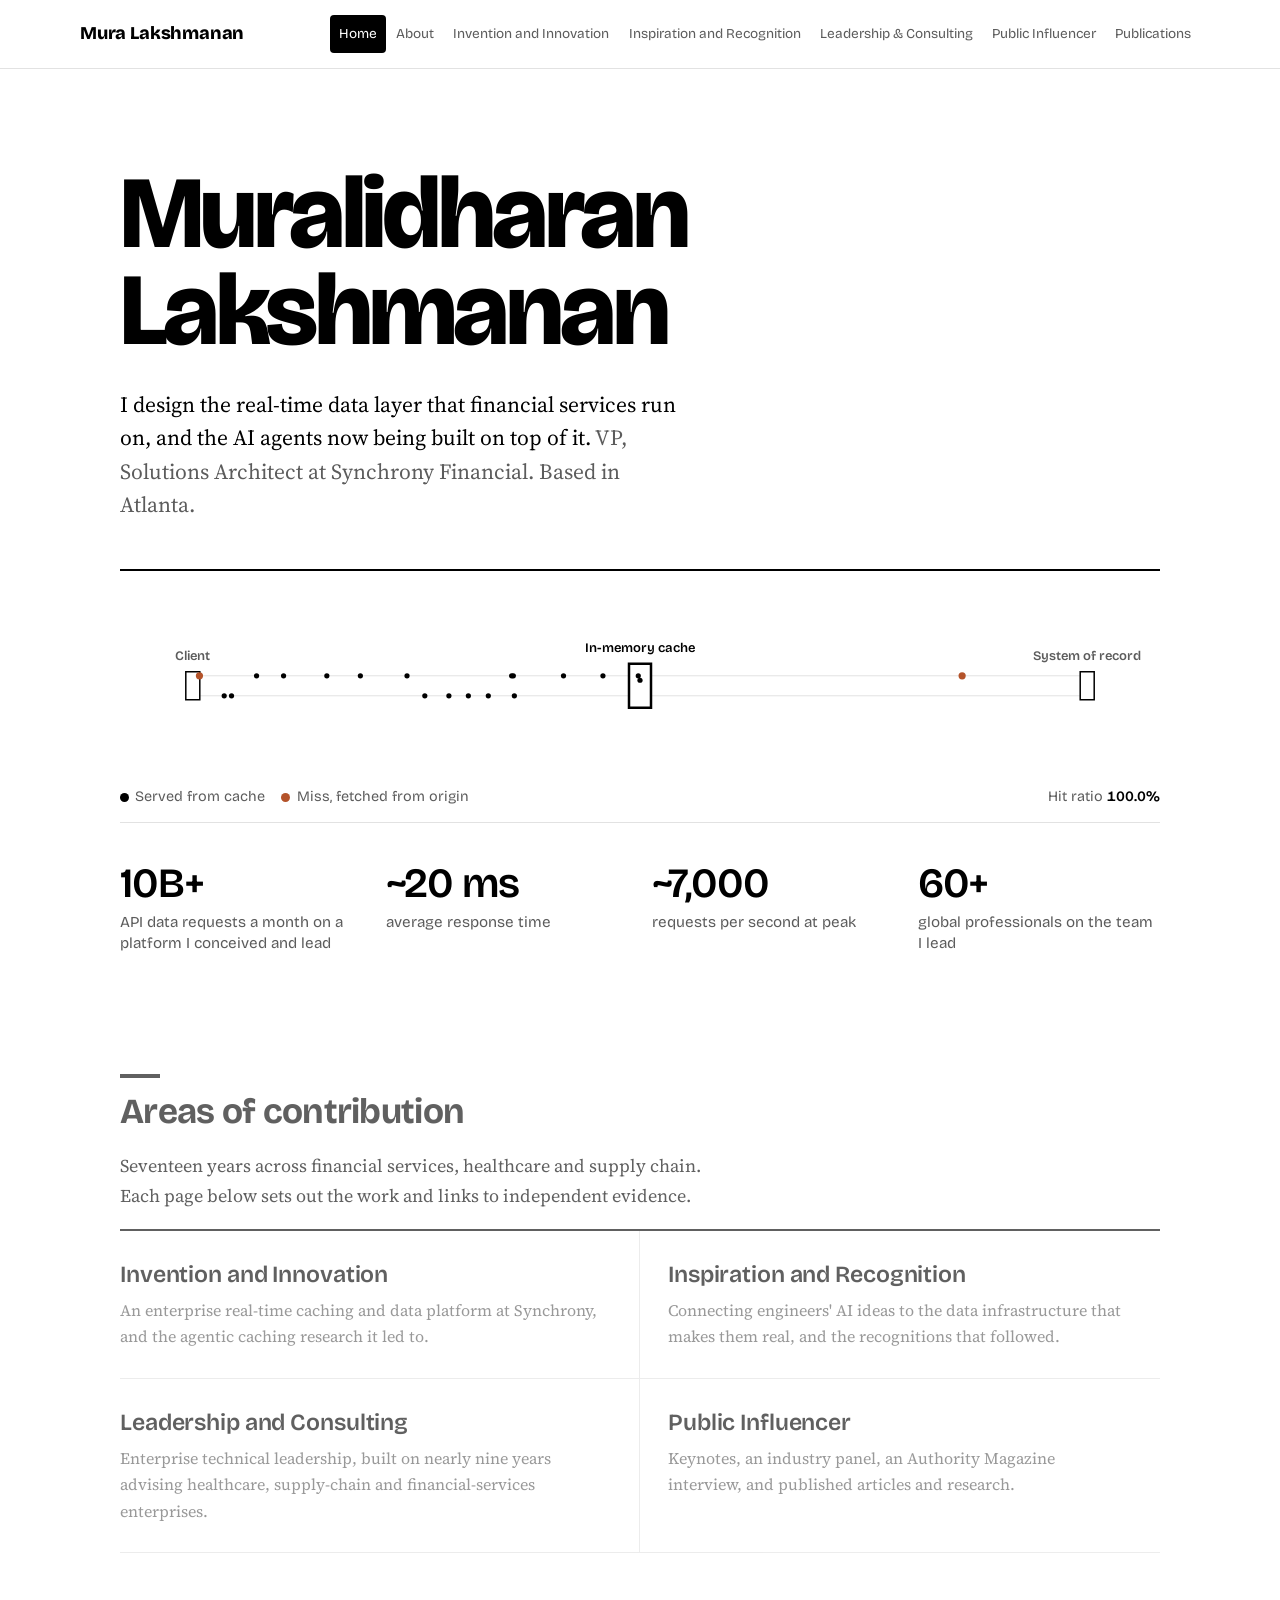
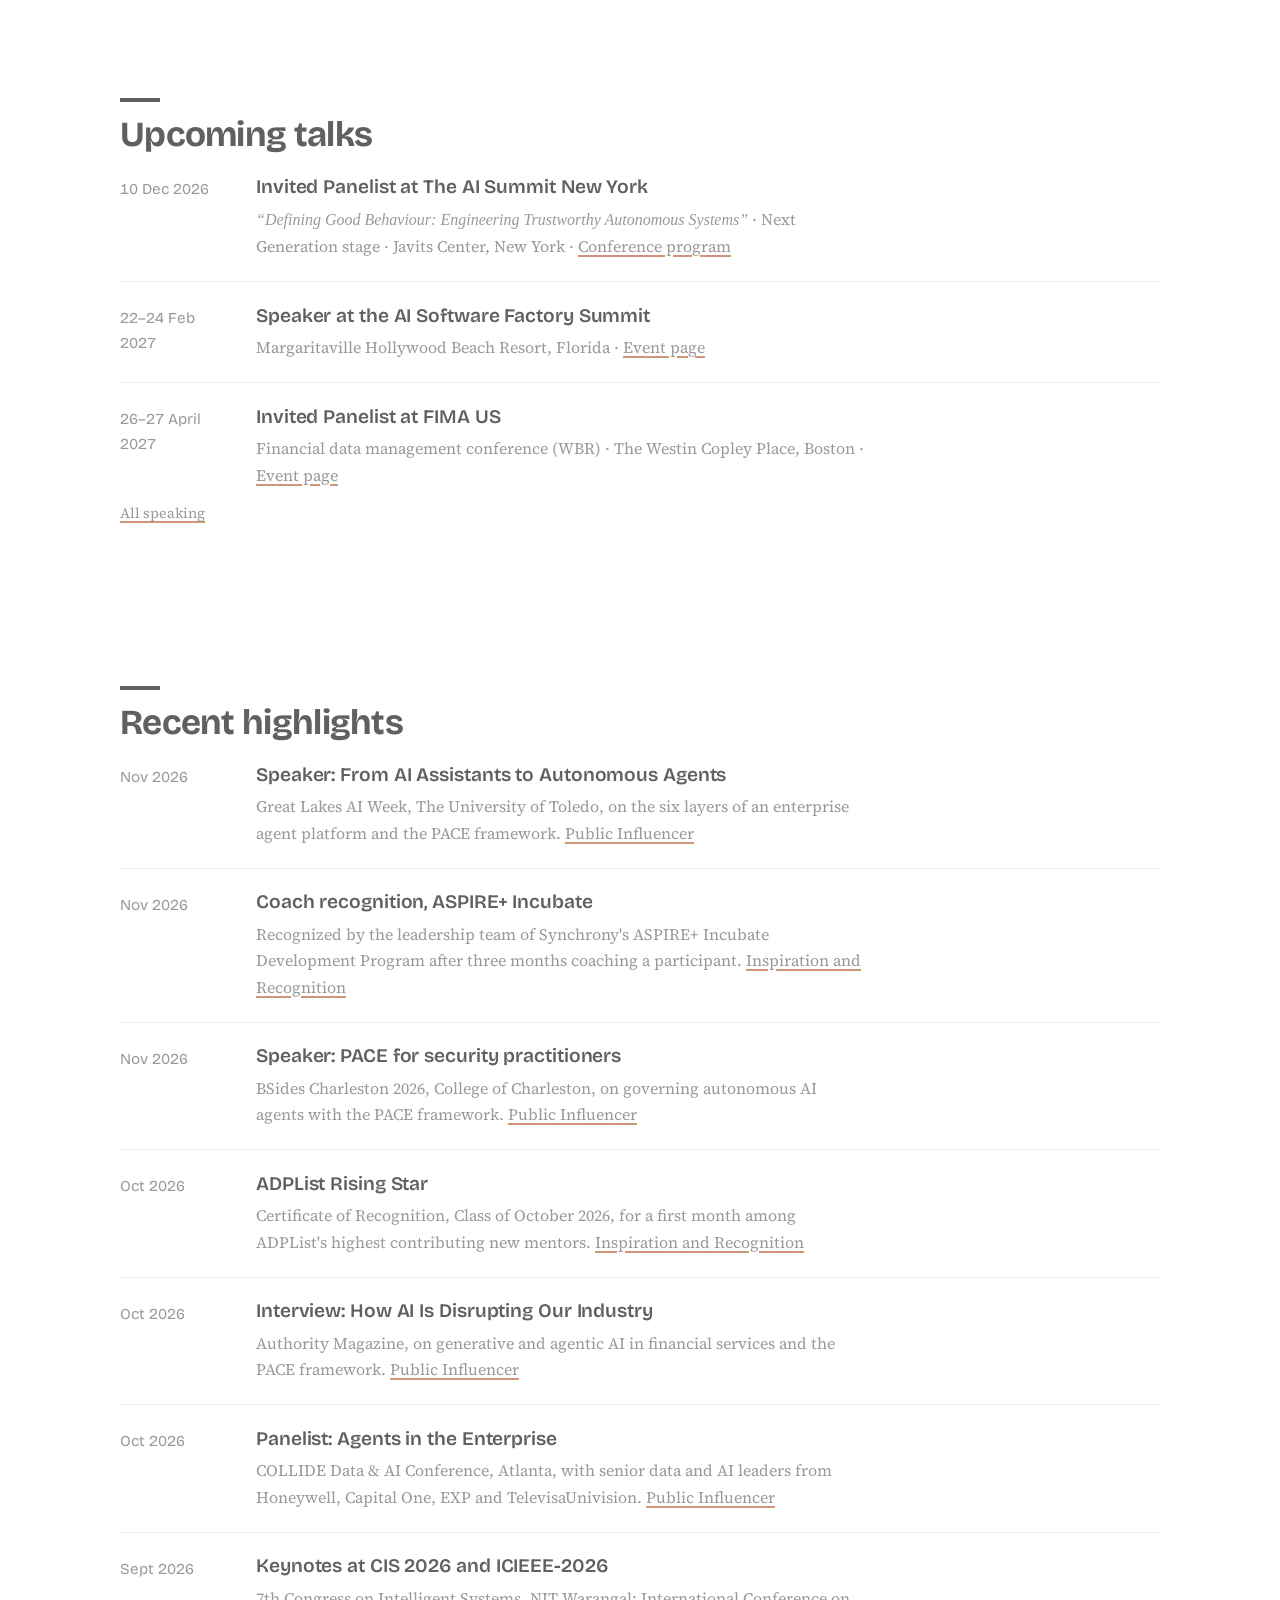
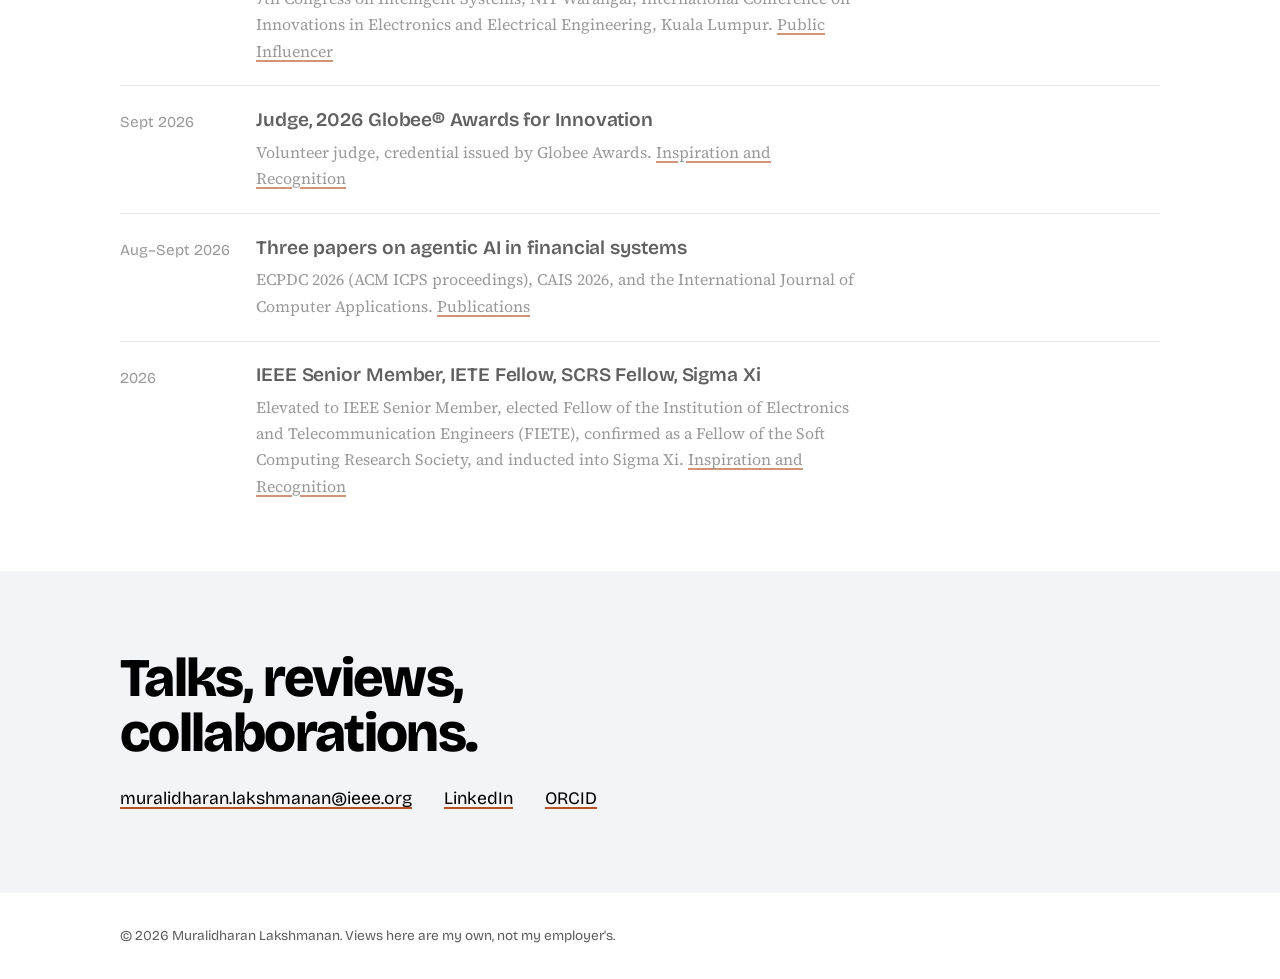
==== commit fcafacd5: "Add files via upload" ====
--- a/index.html
+++ b/index.html
@@ -5,9 +5,9 @@
 <meta name="viewport" content="width=device-width, initial-scale=1, viewport-fit=cover">
 <title>Muralidharan Lakshmanan — Solutions Architect</title>
 <meta name="description" content="Muralidharan (Mura) Lakshmanan — solutions architect working on real-time data platforms and agentic AI in financial services.">
-<script src="config.js?v=20261117003022"></script>
+<script src="config.js?v=20261117112719"></script>
 <link rel="preconnect" href="https://fonts.googleapis.com"><link rel="preconnect" href="https://fonts.gstatic.com" crossorigin><link href="https://fonts.googleapis.com/css2?family=Bricolage+Grotesque:opsz,wght@12..96,400;12..96,600;12..96,800&family=Source+Serif+4:ital,opsz,wght@0,8..60,400;0,8..60,600;1,8..60,400&display=swap" rel="stylesheet">
-<link rel="stylesheet" href="styles.css?v=20261117003022">
+<link rel="stylesheet" href="styles.css?v=20261117112719">
 </head>
 <body>
 <div class="draft-note">Draft mode: dashed boxes and yellow tags mark photos and links still to add. Set DRAFT_MODE to false in config.js before going live.</div><header class="site-head"><div class="wrap"><a class="mark" href="index.html">Mura Lakshmanan</a><button class="menu-btn" aria-expanded="false" aria-controls="tabs">Menu</button><nav class="tabs" id="tabs" aria-label="Pages"><a href="index.html" data-tab="index" aria-current=page>Home</a><a href="about.html" data-tab="about">About</a><a href="invention-and-innovation.html" data-tab="invention-and-innovation">Invention and Innovation</a><a href="inspiration-and-recognition.html" data-tab="inspiration-and-recognition">Inspiration and Recognition</a><a href="consultancy.html" data-tab="consultancy">Leadership &amp; Consulting</a><a href="public-influencer.html" data-tab="public-influencer">Public Influencer</a><a href="publications.html" data-tab="publications">Publications</a></nav></div></header>
@@ -36,9 +36,9 @@
   </div>
 </div></section>
 <section><h2>Upcoming talks</h2><div class="body"><ul class="entries">
-<li><span class="when">10 Dec 2026</span><div><h3>Defining Good Behaviour: Engineering Trustworthy Autonomous Systems</h3><p>Invited panelist · The AI Summit New York, Next Generation stage, Javits Center · <a href="https://newyork.theaisummit.com/conference-program/">Conference program</a></p></div></li>
-<li><span class="when">22–24 Feb 2027</span><div><h3>AI Software Factory Summit 2027</h3><p>Speaker · Margaritaville Hollywood Beach Resort, Florida · <a href="https://moderne.ai/events/code-remix-2027">Event page</a></p></div></li>
-<li><span class="when">11–12 May 2027</span><div><h3>FIMA US 2027</h3><p>Invited panelist · Financial data management conference (WBR), The Westin Copley Place, Boston · <a href="https://fimaus.wbresearch.com">Event page</a></p></div></li>
+<li><span class="when">10 Dec 2026</span><div><h3>Invited Panelist at The AI Summit New York</h3><p><em>“Defining Good Behaviour: Engineering Trustworthy Autonomous Systems”</em> · Next Generation stage · Javits Center, New York · <a href="https://newyork.theaisummit.com/conference-program/">Conference program</a></p></div></li>
+<li><span class="when">22–24 Feb 2027</span><div><h3>Speaker at the AI Software Factory Summit</h3><p>Margaritaville Hollywood Beach Resort, Florida · <a href="https://moderne.ai/events/code-remix-2027">Event page</a></p></div></li>
+<li><span class="when">26–27 April 2027</span><div><h3>Invited Panelist at FIMA US</h3><p>Financial data management conference (WBR) · The Westin Copley Place, Boston · <a href="https://fimaus.wbresearch.com">Event page</a></p></div></li>
 </ul><p class="fine"><a href="public-influencer.html">All speaking</a></p></div></section>
 <section><h2>Recent highlights</h2><div class="body"><ul class="entries">
 <li><span class="when">Nov 2026</span><div><h3>Speaker: From AI Assistants to Autonomous Agents</h3><p>Great Lakes AI Week, The University of Toledo, on the six layers of an enterprise agent platform and the PACE framework. <a href="public-influencer.html">Public Influencer</a></p></div></li>
@@ -56,6 +56,6 @@
 <div class="contact" id="contact"><div class="wrap"><h2>Talks, reviews, collaborations.</h2><div class="links">
 <a href="mailto:muralidharan.lakshmanan@ieee.org">muralidharan.lakshmanan@ieee.org</a><a href="https://www.linkedin.com/in/muralidharan-lakshmanan/">LinkedIn</a><a href="https://orcid.org/0009-0006-0592-5610">ORCID</a></div></div></div>
 <div class="wrap"><footer>© 2026 Muralidharan Lakshmanan. Views here are my own, not my employer's.</footer></div>
-<script src="site.js?v=20261117003022"></script>
+<script src="site.js?v=20261117112719"></script>
 </body>
 </html>
